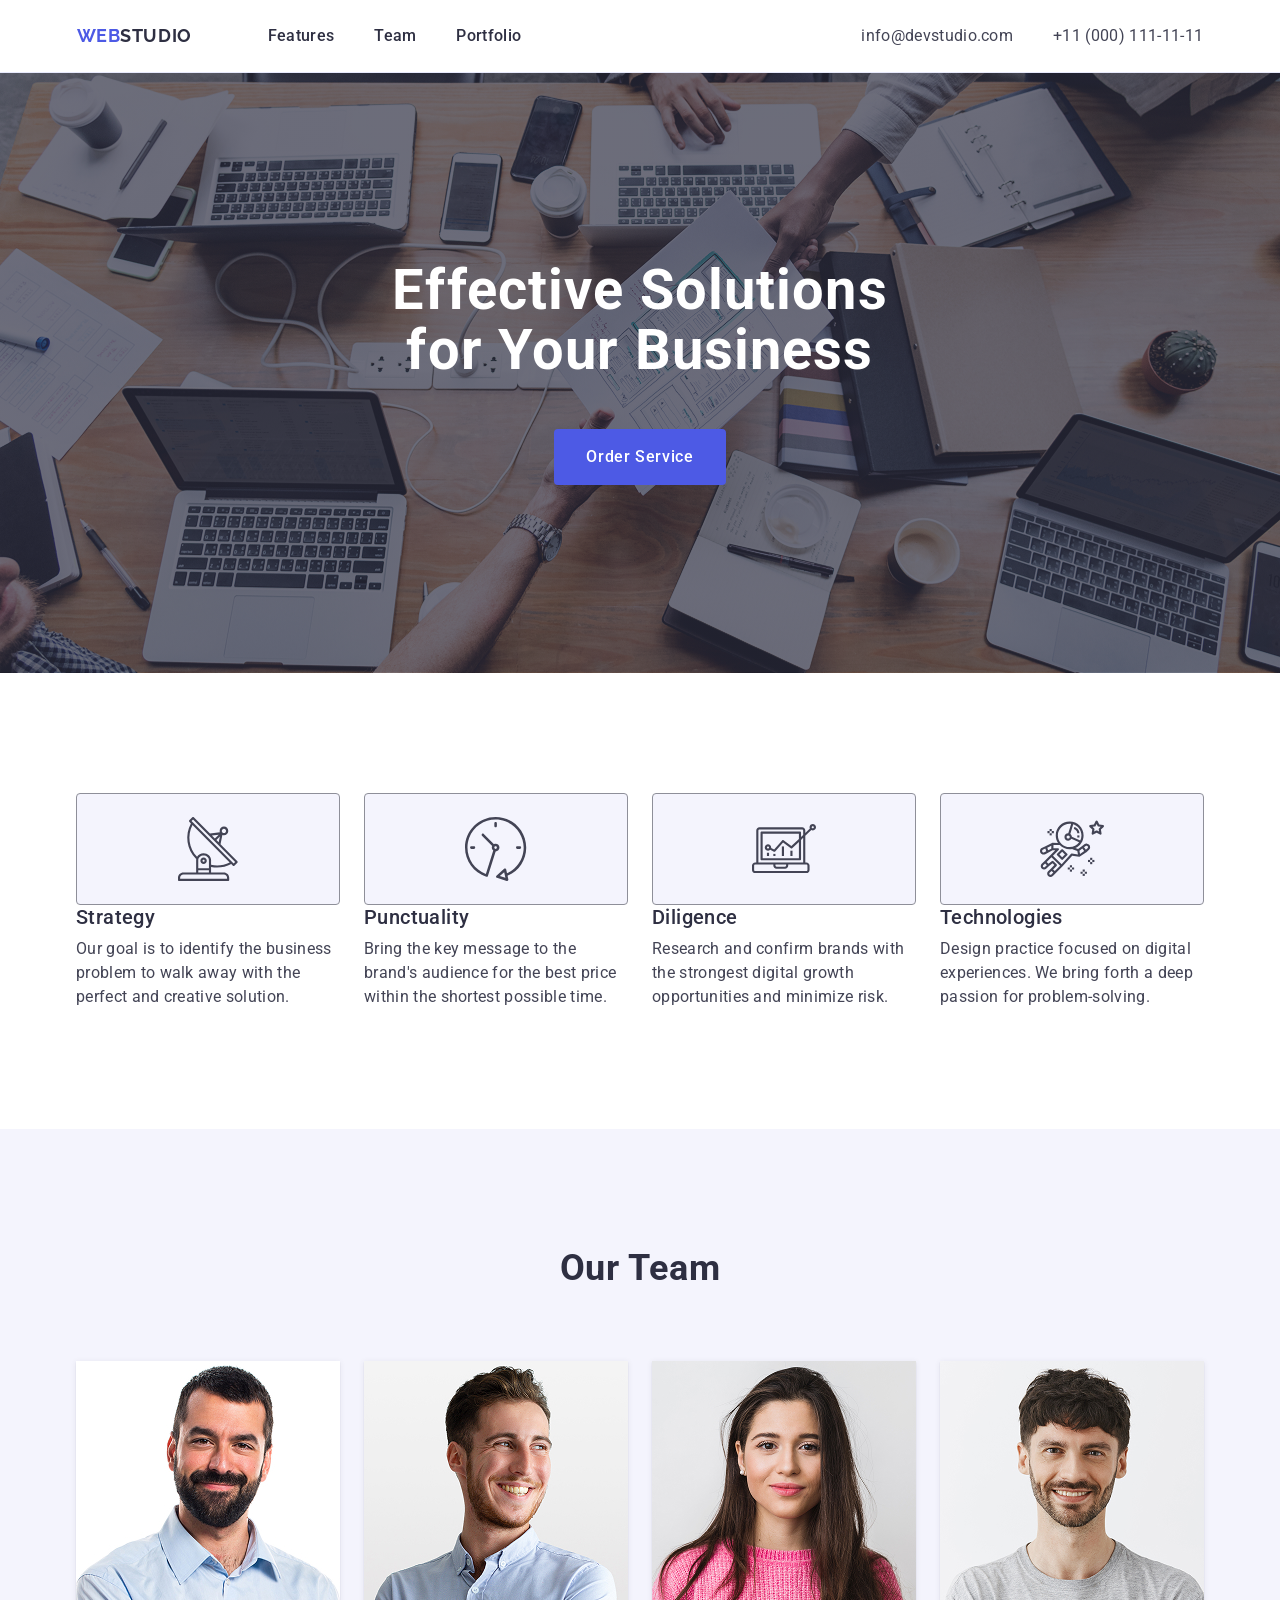
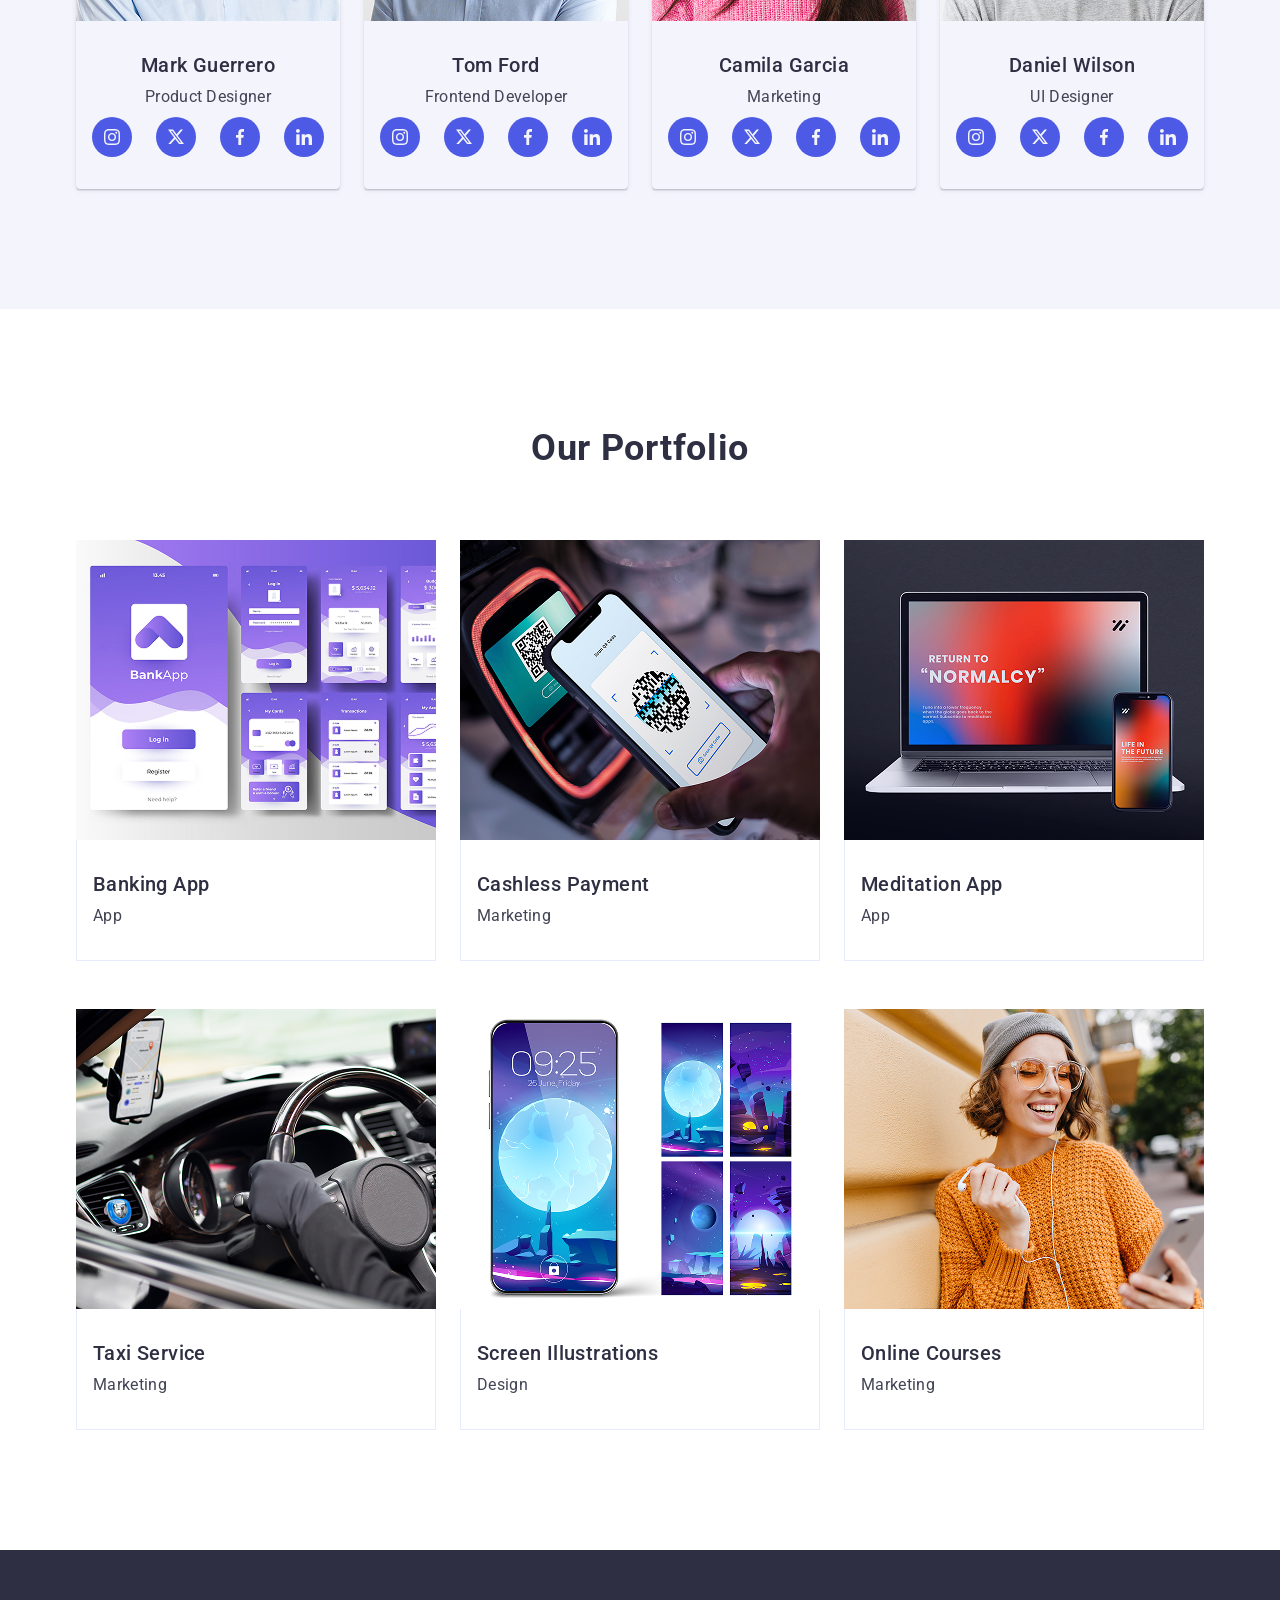
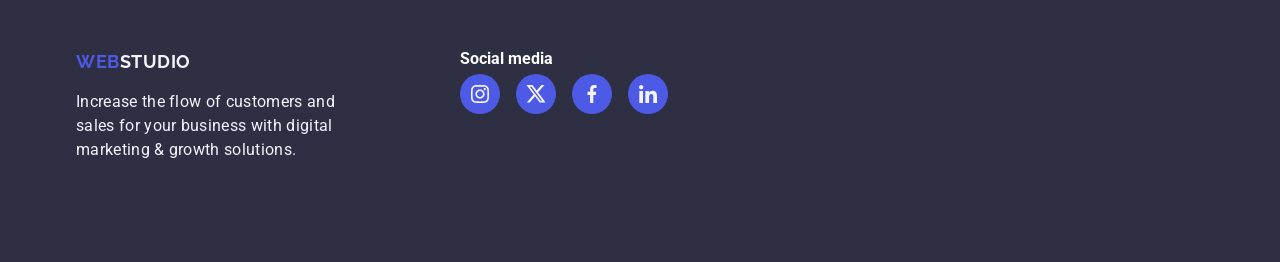
==== index.html @ 33f80c65 "Add files via upload" ====
<!DOCTYPE html>
<html lang="en">
<head>
    <meta charset="UTF-8">
    <link rel="stylesheet" href="https://cdn.jsdelivr.net/npm/modern-normalize@3.0.1/modern-normalize.min.css">
    <link rel="preconnect" href="https://fonts.googleapis.com">
    <link rel="preconnect" href="https://fonts.gstatic.com" crossorigin>
    <link href="https://fonts.googleapis.com/css2?family=Raleway:ital,wght@0,100..900;1,100..900&family=Roboto:ital,wght@0,100..900;1,100..900&display=swap" rel="stylesheet">
    <link rel="stylesheet" href="./css/main.css">
    <meta name="viewport" content="width=device-width, initial-scale=1.0">
    <title>Main page</title>
</head>
<body>
    <header id="header" class="header">
    <div class="container conteiner-header">
        <a href="./index.html" class="logo"><span class="web">WEB</span><span class="studio">STUDIO</span></a>
        
        <!-- navigation -->
        <nav class="navigation">
            <ul class="navig">
                <li class="nav-list"><a href="#features" class="navig-points">Features</a></li>
                <li class="nav-list"><a href="#team" class="navig-points">Team</a></li>
                <li class="nav-list"><a href="#portfolio" class="navig-points">Portfolio</a></li>
            </ul>
        </nav>
        
        <!-- address -->
        <address class="address">
            <ul class="add">
                <li class="address-list"> <a href="mailto:info@devstudio.com" class="email">info@devstudio.com</a></li>
                <li class="address-list"><a href="tel:+110001111111" class="telephone">+11 (000) 111-11-11</a></li>
            </ul>
        </address>
    </div>
    </header>
    
    <main>
         <section id="hero" class="hero">
            <div class="container container-hero">
            <h1 class="hero-title">Effective Solutions<br>for Your Business</h1>
            <button type="button" class="button">Order Service</button>
            </div>
        </section>

    <!--features-->
    <section id="features" class="features">
        <div class="container container-features">
        <h2 class="sr-only">Our features</h2>
        <ul class="features-list">
            <li class="features-item">
                <div class="features-decoration">
                <svg width="64px" height="64px">
                    <use href="./images/symbol-defs.svg#antena" class="features-icon"></use>
                </svg>
                </div>
                <h3 class="features-title3">Strategy</h3>
                <p class="features-p">Our goal is to identify the business problem to walk away with the perfect and creative solution.</p>
            </li>
            <li class="features-item">
                <div class="features-decoration">
                <svg width="64px" height="64px">
                    <use href="./images/symbol-defs.svg#clock"></use>
                </svg>
                </div>
                <h3 class="features-title3">Punctuality</h3>
                <p class="features-p">Bring the key message to the brand's audience for the best price within the shortest possible time.</p>
            </li>
            <li class="features-item">
                <div class="features-decoration">
                <svg width="64px" height="64px">
                    <use href="./images/symbol-defs.svg#diagram"></use>
                </svg>
                </div>
                <h3 class="features-title3">Diligence</h3>
                <p class="features-p">Research and confirm brands with the strongest digital growth opportunities and minimize risk.</p>
            </li>
            <li class="features-item">
                <div class="features-decoration">
                <svg width="64px" height="64px">
                    <use href="./images/symbol-defs.svg#astronaut"></use>
                </svg>
                </div>
                <h3 class="features-title3">Technologies</h3>
                <p class="features-p">Design practice focused on digital experiences. We bring forth a deep passion for problem-solving.</p>
            </li>
        </ul>
        </div>
    </section>

    <!-- team -->
     <section id="team" class="team">
        <div class="container container-team">
        <h2 class="team-title">Our Team</h2>
            <ul class="members">
                <li class="card"><img src="./images/team/team-1.jpg" alt="Guerrero" class="team-pic" width="264">
                    <div class="team-specif">
                    <h3 class="team-name">Mark Guerrero</h3>
                    <p class="team-spec">Product Designer</p>
                    <div class="socials">
                        <div class="team-soc-icons">
                    <svg width="16px" height="16px" class="soc-med-team">
                        <use href="./images/symbol-defs.svg#instagram"></use>
                    </svg>
                        </div>
                        <div class="team-soc-icons">
                    <svg width="16px" height="16px" class="soc-med-team">
                        <use href="./images/symbol-defs.svg#twitter"></use>
                    </svg>
                        </div>
                        <div class="team-soc-icons">
                    <svg width="16px" height="16px" class="soc-med-team">
                        <use href="./images/symbol-defs.svg#facebook"></use>
                    </svg>
                        </div>
                        <div class="team-soc-icons">
                    <svg width="16px" height="16px" class="soc-med-team">
                        <use href="./images/symbol-defs.svg#linkedin"></use>
                    </svg>
                        </div>
                    </div>
                </li>

                <li class="card"><img src="./images/team/team-2.jpg" alt="Tom Ford" class="team-pic" width="264">
                    <div class="team-specif">
                    <h3 class="team-name">Tom Ford</h3>
                    <p class="team-spec">Frontend Developer</p>
                    <div class="socials" class="soc-med-team">
                        <div class="team-soc-icons">
                    <svg width="16px" height="16px"class="soc-med-team">
                        <use href="./images/symbol-defs.svg#instagram"></use>
                    </svg>
                        </div>
                        <div class="team-soc-icons">
                    <svg width="16px" height="16px" class="soc-med-team">
                        <use href="./images/symbol-defs.svg#twitter"></use>
                    </svg>
                        </div>
                        <div class="team-soc-icons">
                    <svg width="16px" height="16px" class="soc-med-team">
                        <use href="./images/symbol-defs.svg#facebook"></use>
                    </svg>
                        </div>
                        <div class="team-soc-icons">
                    <svg width="16px" height="16px" class="soc-med-team">
                        <use href="./images/symbol-defs.svg#linkedin"></use>
                    </svg>
                        </div>
                    </div>
                </li>
                <li class="card"><img src="./images/team/team-3.jpg" alt="Camila Garcia" class="team-pic" width="264">
                    <div class="team-specif">
                    <h3 class="team-name">Camila Garcia</h3>
                    <p class="team-spec">Marketing</p>
                    <div class="socials">
                        <div class="team-soc-icons">
                    <svg width="16px" height="16px"class="soc-med-team">
                        <use href="./images/symbol-defs.svg#instagram"></use>
                    </svg>
                        </div>
                        <div class="team-soc-icons">
                    <svg width="16px" height="16px"class="soc-med-team">
                        <use href="./images/symbol-defs.svg#twitter"></use>
                    </svg>
                        </div>
                        <div class="team-soc-icons">
                    <svg width="16px" height="16px"class="soc-med-team">
                        <use href="./images/symbol-defs.svg#facebook"></use>
                    </svg>
                        </div>
                        <div class="team-soc-icons">
                    <svg width="16px" height="16px"class="soc-med-team">
                        <use href="./images/symbol-defs.svg#linkedin"></use>
                    </svg>
                        </div>
                    </div>
                </li>
                <li class="card"><img src="./images/team/team-4.jpg" alt="Daniel Wilson" class="team-pic" width="264">
                    <div class="team-specif">
                    <h3 class="team-name">Daniel Wilson</h3>
                    <p class="team-spec">UI Designer</p>
            <div class="socials">
                        <div class="team-soc-icons">
                    <svg width="16px" height="16px"class="soc-med-team">
                        <use href="./images/symbol-defs.svg#instagram"></use>
                    </svg>
                        </div>
                        <div class="team-soc-icons">
                    <svg width="16px" height="16px"class="soc-med-team">
                        <use href="./images/symbol-defs.svg#twitter"></use>
                    </svg>
                        </div>
                        <div class="team-soc-icons">
                    <svg width="16px" height="16px"class="soc-med-team">
                        <use href="./images/symbol-defs.svg#facebook"></use>
                    </svg>
                        </div>
                        <div class="team-soc-icons">
                    <svg width="16px" height="16px"class="soc-med-team">
                        <use href="./images/symbol-defs.svg#linkedin"></use>
                    </svg>
                        </div>
                    </div>
                </li>
            </ul>
        </div>
    </section>
    <section id="portfolio" class="portfolio">
        <div class="container container-portfolio">
        <h2 class="portfolio-title">Our Portfolio</h2>
            <ul class="portfolio-list">
                <li class="portfolio-items">
                    <img src="./images/portfolio/Media.jpg" alt="Banking App" width="360">
                    <div class="overlay">
                        <p>14 Stylish and User-Friendly App Design Concepts · Task Manager App · Calorie Tracker App · Exotic Fruit Ecommerce App · Cloud Storage App</p>
                    </div>
                    <div class="portfolio-text">
                    <h3 class="portfolio-title3">Banking App</h3>
                    <p class="portfolio-desc">App</p>
                    </div>
                </li>
                <li class="portfolio-items"><img src="./images/portfolio/Media-1.jpg" alt="Cashless Payment" width="360">
                    <div class="overlay">
                        <p>14 Stylish and User-Friendly App Design Concepts · Task Manager App · Calorie Tracker App · Exotic Fruit Ecommerce App · Cloud Storage App</p>
                    </div>
                    <div class="portfolio-text">
                    <h3 class="portfolio-title3">Cashless Payment</h3>
                    <p class="portfolio-desc">Marketing</p>
                    </div>
                </li>
                <li class="portfolio-items"><img src="./images/portfolio/Media-2.jpg" alt="Meditation App" width="360">
                    <div class="overlay">
                        <p>14 Stylish and User-Friendly App Design Concepts · Task Manager App · Calorie Tracker App · Exotic Fruit Ecommerce App · Cloud Storage App</p>
                    </div>
                    <div class="portfolio-text">
                    <h3 class="portfolio-title3">Meditation App</h3>
                    <p class="portfolio-desc">App</p>
                    </div>
                </li>
                <li class="portfolio-items"><img src="./images/portfolio/Media-3.jpg" alt="Taxi Service" width="360">
                    <div class="overlay">
                        <p>14 Stylish and User-Friendly App Design Concepts · Task Manager App · Calorie Tracker App · Exotic Fruit Ecommerce App · Cloud Storage App</p>
                    </div>
                    <div class="portfolio-text">
                    <h3 class="portfolio-title3">Taxi Service</h3>
                    <p class="portfolio-desc">Marketing</p>
                    </div>
                </li>
                <li class="portfolio-items"><img src="./images/portfolio/Media-4.jpg" alt="Screen Illustrations" width="360">
                    <div class="overlay">
                        <p>14 Stylish and User-Friendly App Design Concepts · Task Manager App · Calorie Tracker App · Exotic Fruit Ecommerce App · Cloud Storage App</p>
                    </div>
                    <div class="portfolio-text">
                    <h3 class="portfolio-title3">Screen Illustrations</h3>
                    <p class="portfolio-desc">Design</p>
                    </div>
                </li>
                <li class="portfolio-items"><img src="./images/portfolio/Media-5.jpg" alt="Online Courses" width="360">
                    <div class="overlay">
                        <p>14 Stylish and User-Friendly App Design Concepts · Task Manager App · Calorie Tracker App · Exotic Fruit Ecommerce App · Cloud Storage App</p>
                    </div>
                    <div class="portfolio-text">
                    <h3 class="portfolio-title3">Online Courses</h3>
                    <p class="portfolio-desc">Marketing</p>
                    </div>
                </li>
            </ul>
        </div>
    </section>
    </main>

    <footer id="footer" class="footer">
        <div class="container container-footer">
            <div class="footer-itm">
        <a href="./index.html" class="footer-logo"><span class="footer-web">WEB</span>STUDIO</a>
        <p class="footer-desc">Increase the flow of customers and sales for your business with digital marketing & growth solutions.</P>
            </div>
        <div class="footer-titlesocial">
            <div class="footer-title">
                <h3 class="footer-media-title">Social media</h3>
            </div>
            <div class="footer-social">
                <div class="footer-social-med">
                    <svg class="footer-social-links">
                        <use href="./images/symbol-defs.svg#instagram"></use>
                    </svg>
                </div>
                <div class="footer-social-med">
                    <svg class="footer-social-links">
                        <use href="./images/symbol-defs.svg#twitter"></use>
                    </svg>
                </div>
                <div class="footer-social-med">
                    <svg class="footer-social-links">
                        <use href="./images/symbol-defs.svg#facebook"></use>
                    </svg>
                </div>
                <div class="footer-social-med">
                   <svg class="footer-social-links">
                    <use href="./images/symbol-defs.svg#linkedin"></use>
                   </svg> 
                </div>
            </div>
        </div>
    </div>
        </footer>
</body>
     
</html>
---- css/main.css ----
@import './common.css';
@import './header.css';
@import './hero.css';
@import './features.css';
@import './team.css';
@import './portfolio.css';
@import './footer.css';
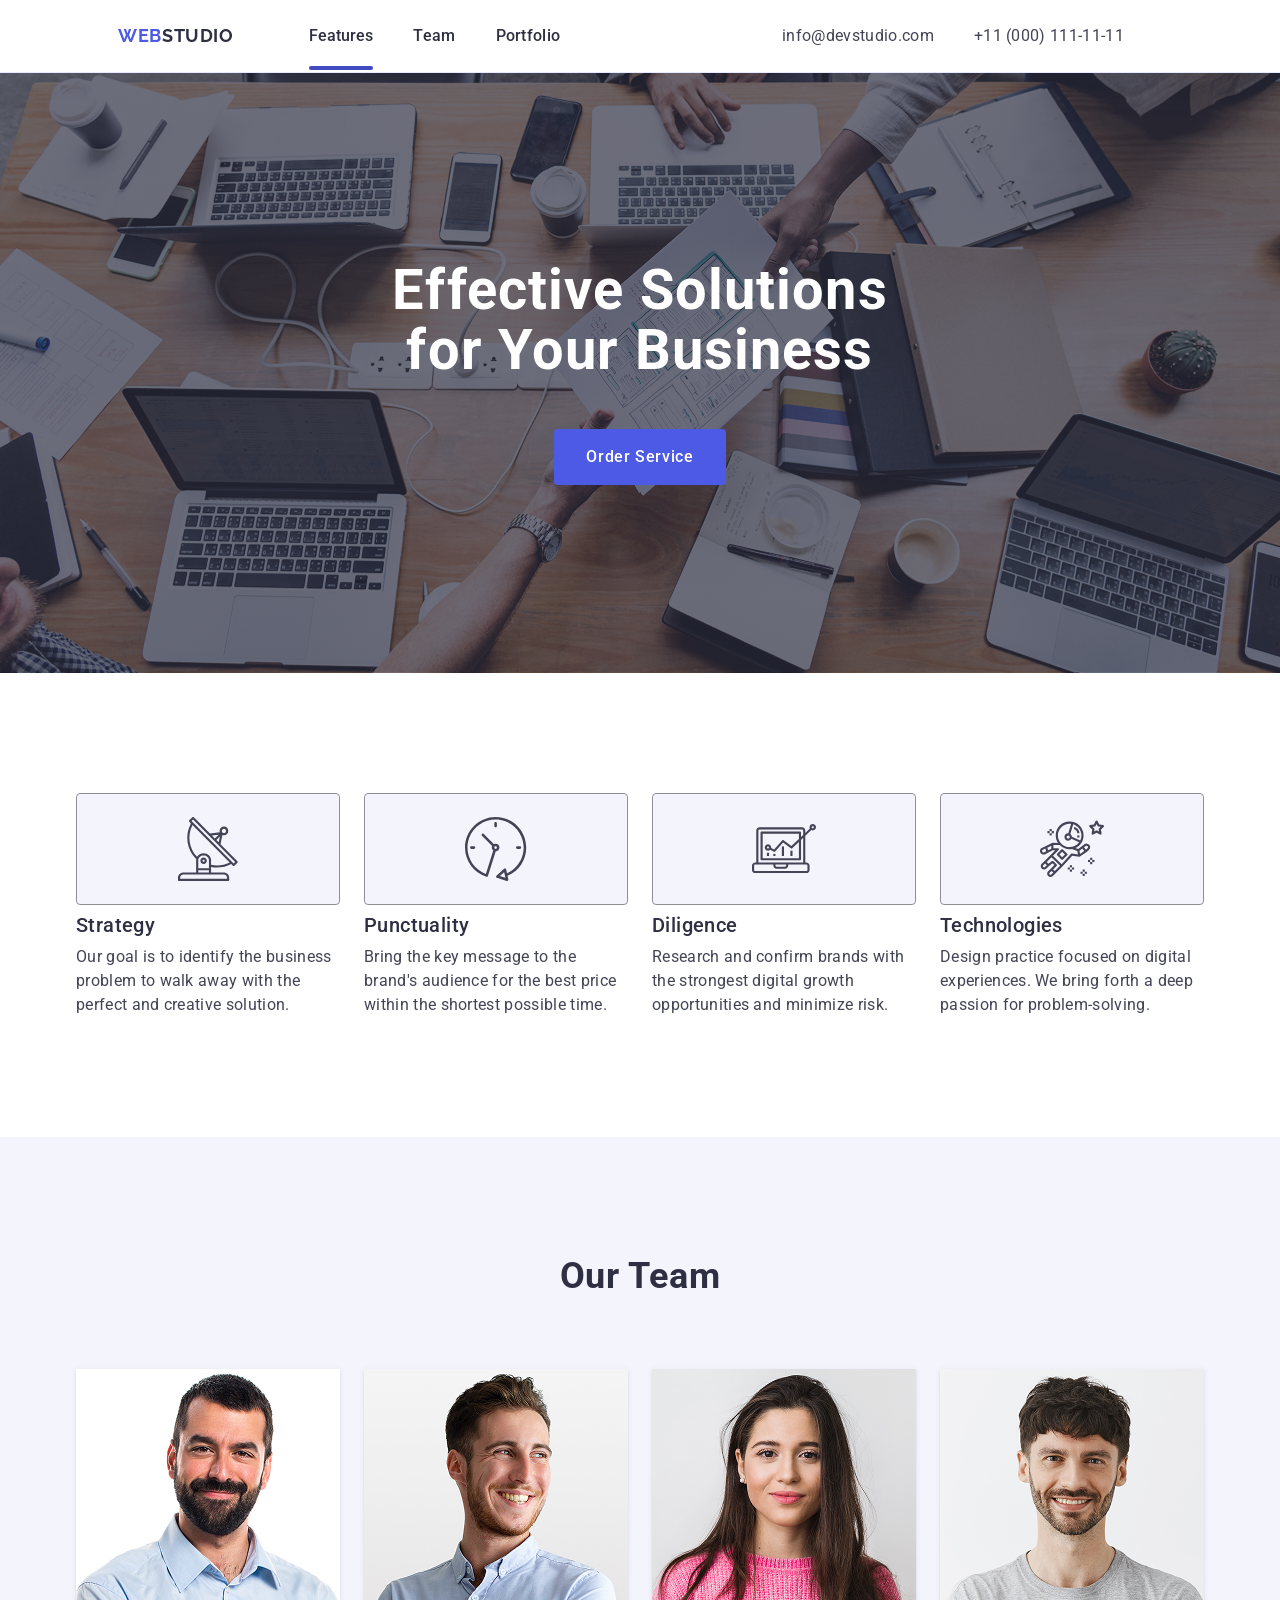
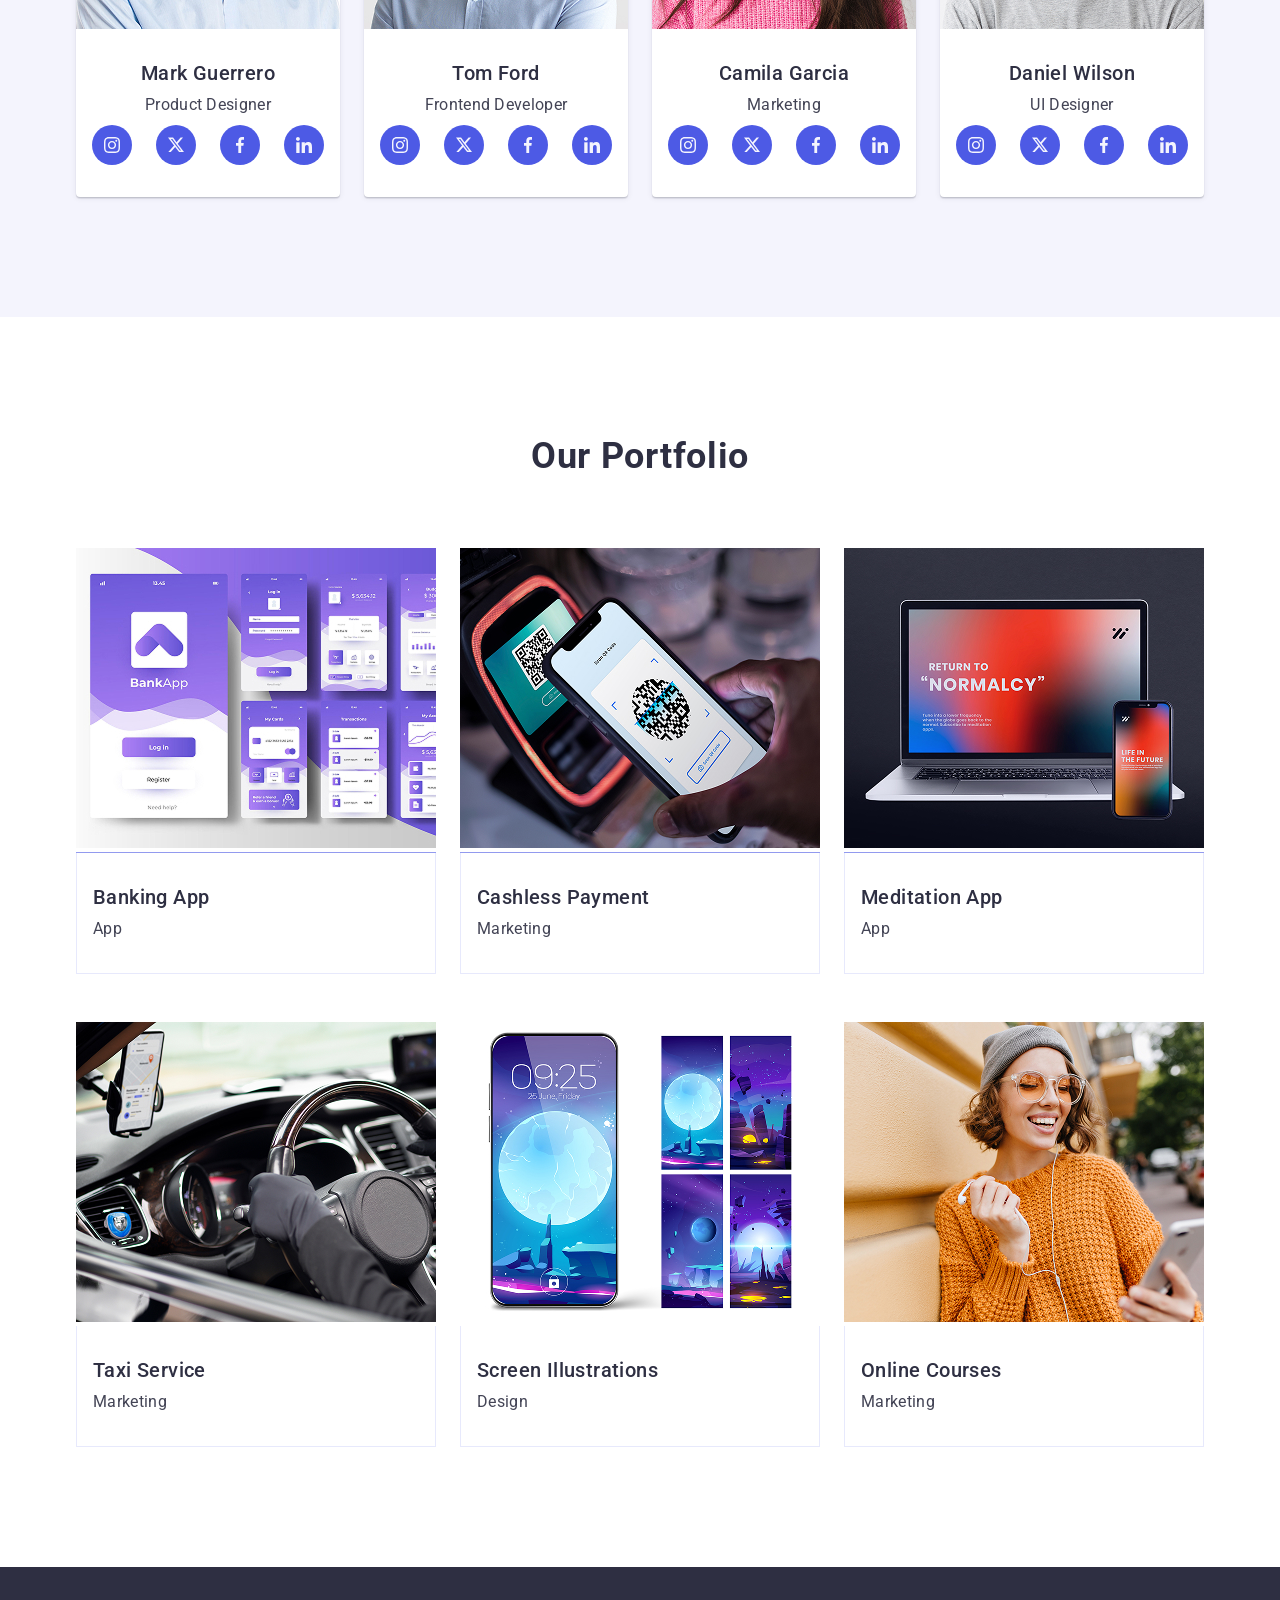
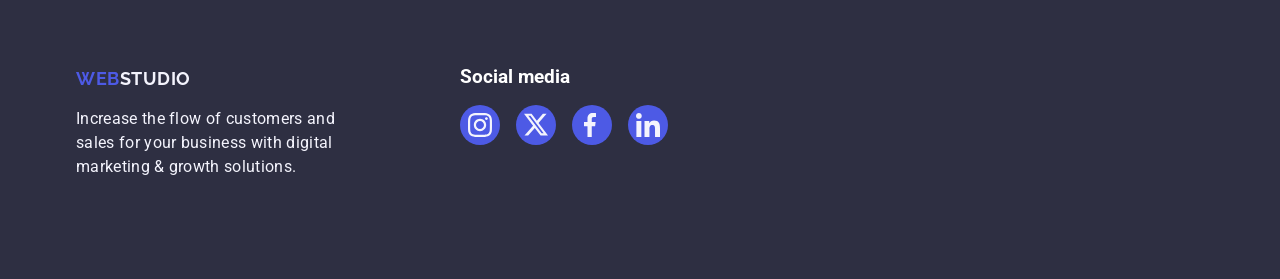
==== commit bb13e05c: "Add files via upload" ====
--- a/index.html
+++ b/index.html
@@ -16,21 +16,26 @@
         <a href="./index.html" class="logo"><span class="web">WEB</span><span class="studio">STUDIO</span></a>
         
         <!-- navigation -->
+
         <nav class="navigation">
+            <div class="header-navigation">
             <ul class="navig">
-                <li class="nav-list"><a href="#features" class="navig-points">Features</a></li>
-                <li class="nav-list"><a href="#team" class="navig-points">Team</a></li>
-                <li class="nav-list"><a href="#portfolio" class="navig-points">Portfolio</a></li>
+                <li class="nav-list-current"> <a href="#features" class="navig-points">Features</a></li>
+                <li class="nav-list"> <a href="#team" class="navig-points">Team</a></li>
+                <li class="nav-list"> <a href="#portfolio" class="navig-points">Portfolio</a></li>
             </ul>
         </nav>
+        </div>
         
         <!-- address -->
+         <div class="header-address">
         <address class="address">
             <ul class="add">
                 <li class="address-list"> <a href="mailto:info@devstudio.com" class="email">info@devstudio.com</a></li>
                 <li class="address-list"><a href="tel:+110001111111" class="telephone">+11 (000) 111-11-11</a></li>
             </ul>
         </address>
+        </div>
     </div>
     </header>
     
@@ -48,36 +53,36 @@
         <h2 class="sr-only">Our features</h2>
         <ul class="features-list">
             <li class="features-item">
-                <div class="features-decoration">
-                <svg width="64px" height="64px">
-                    <use href="./images/symbol-defs.svg#antena" class="features-icon"></use>
+                <div class="features-image">
+                <svg class="antena" width="64px" height="64px">
+                    <use href="./images/icons.svg#antena"></use>
                 </svg>
                 </div>
                 <h3 class="features-title3">Strategy</h3>
                 <p class="features-p">Our goal is to identify the business problem to walk away with the perfect and creative solution.</p>
             </li>
             <li class="features-item">
-                <div class="features-decoration">
-                <svg width="64px" height="64px">
-                    <use href="./images/symbol-defs.svg#clock"></use>
+                <div class="features-image">
+                <svg class="" width="64px" height="64px">
+                    <use href="./images/icons.svg#clock"></use>
                 </svg>
                 </div>
                 <h3 class="features-title3">Punctuality</h3>
                 <p class="features-p">Bring the key message to the brand's audience for the best price within the shortest possible time.</p>
             </li>
             <li class="features-item">
-                <div class="features-decoration">
-                <svg width="64px" height="64px">
-                    <use href="./images/symbol-defs.svg#diagram"></use>
+                <div class="features-image">
+                <svg class="" width="64px" height="64px">
+                    <use href="./images/icons.svg#diagram"></use>
                 </svg>
                 </div>
                 <h3 class="features-title3">Diligence</h3>
                 <p class="features-p">Research and confirm brands with the strongest digital growth opportunities and minimize risk.</p>
             </li>
             <li class="features-item">
-                <div class="features-decoration">
-                <svg width="64px" height="64px">
-                    <use href="./images/symbol-defs.svg#astronaut"></use>
+                <div class="features-image">
+                <svg class="" width="64px" height="64px">
+                    <use href="./images/icons.svg#cosmonaut"></use>
                 </svg>
                 </div>
                 <h3 class="features-title3">Technologies</h3>
@@ -96,26 +101,37 @@
                     <div class="team-specif">
                     <h3 class="team-name">Mark Guerrero</h3>
                     <p class="team-spec">Product Designer</p>
-                    <div class="socials">
-                        <div class="team-soc-icons">
-                    <svg width="16px" height="16px" class="soc-med-team">
-                        <use href="./images/symbol-defs.svg#instagram"></use>
-                    </svg>
-                        </div>
-                        <div class="team-soc-icons">
-                    <svg width="16px" height="16px" class="soc-med-team">
-                        <use href="./images/symbol-defs.svg#twitter"></use>
-                    </svg>
-                        </div>
-                        <div class="team-soc-icons">
-                    <svg width="16px" height="16px" class="soc-med-team">
-                        <use href="./images/symbol-defs.svg#facebook"></use>
-                    </svg>
-                        </div>
-                        <div class="team-soc-icons">
-                    <svg width="16px" height="16px" class="soc-med-team">
-                        <use href="./images/symbol-defs.svg#linkedin"></use>
-                    </svg>
+                        <div class="team-soc">
+                            <ul class="team-social-list">
+                                <li class="team-soc-list">
+                                    <div class="team-border-icon">
+                                    <svg class="team-soc-icon" width="40px" height="40px">
+                                        <use href="./images/icons.svg#instagram" class="team-inside-icon"></use>
+                                    </svg>
+                                    </div>
+                                </li>
+                                <li class="team-soc-list">
+                                    <div class="team-border-icon">
+                                    <svg class="team-soc-icon" width="40px" height="40px">
+                                        <use href="./images/icons.svg#twitter" class="team-inside-icon"></use>
+                                    </svg>
+                                    </div>
+                                </li>
+                                <li class="team-soc-list">
+                                    <div class="team-border-icon">
+                                    <svg class="team-soc-icon" width="40px" height="40px">
+                                        <use href="./images/icons.svg#facebook" class="team-inside-icon"></use>
+                                    </svg>
+                                    </div>
+                                </li>
+                                <li class="team-soc-list">
+                                    <div class="team-border-icon">
+                                    <svg class="team-soc-icon" width="40px" height="40px">
+                                        <use href="./images/icons.svg#linkedin" class="team-inside-icon"></use>
+                                    </svg>
+                                    </div>
+                                </li>
+                            </ul>
                         </div>
                     </div>
                 </li>
@@ -124,26 +140,37 @@
                     <div class="team-specif">
                     <h3 class="team-name">Tom Ford</h3>
                     <p class="team-spec">Frontend Developer</p>
-                    <div class="socials" class="soc-med-team">
-                        <div class="team-soc-icons">
-                    <svg width="16px" height="16px"class="soc-med-team">
-                        <use href="./images/symbol-defs.svg#instagram"></use>
-                    </svg>
-                        </div>
-                        <div class="team-soc-icons">
-                    <svg width="16px" height="16px" class="soc-med-team">
-                        <use href="./images/symbol-defs.svg#twitter"></use>
-                    </svg>
-                        </div>
-                        <div class="team-soc-icons">
-                    <svg width="16px" height="16px" class="soc-med-team">
-                        <use href="./images/symbol-defs.svg#facebook"></use>
-                    </svg>
-                        </div>
-                        <div class="team-soc-icons">
-                    <svg width="16px" height="16px" class="soc-med-team">
-                        <use href="./images/symbol-defs.svg#linkedin"></use>
-                    </svg>
+                        <div class="team-soc">
+                            <ul class="team-social-list">
+                                <li class="team-soc-list">
+                                    <div class="team-border-icon">
+                                    <svg class="team-soc-icon" width="40px" height="40px">
+                                        <use href="./images/icons.svg#instagram" class="team-inside-icon"></use>
+                                    </svg>
+                                    </div>
+                                </li>
+                                <li class="team-soc-list">
+                                    <div class="team-border-icon">
+                                    <svg class="team-soc-icon" width="40px" height="40px">
+                                        <use href="./images/icons.svg#twitter" class="team-inside-icon"></use>
+                                    </svg>
+                                    </div>
+                                </li>
+                                <li class="team-soc-list">
+                                    <div class="team-border-icon">
+                                    <svg class="team-soc-icon" width="40px" height="40px">
+                                       <use href="./images/icons.svg#facebook" class="team-inside-icon"></use> 
+                                    </svg>
+                                    </div>
+                                </li>
+                                <li class="team-soc-list">
+                                    <div class="team-border-icon">
+                                    <svg class="team-soc-icon" width="40px" height="40px">
+                                       <use href="./images/icons.svg#linkedin" class="team-inside-icon"></use> 
+                                    </svg>
+                                    </div>
+                                </li>
+                            </ul>
                         </div>
                     </div>
                 </li>
@@ -151,26 +178,37 @@
                     <div class="team-specif">
                     <h3 class="team-name">Camila Garcia</h3>
                     <p class="team-spec">Marketing</p>
-                    <div class="socials">
-                        <div class="team-soc-icons">
-                    <svg width="16px" height="16px"class="soc-med-team">
-                        <use href="./images/symbol-defs.svg#instagram"></use>
-                    </svg>
-                        </div>
-                        <div class="team-soc-icons">
-                    <svg width="16px" height="16px"class="soc-med-team">
-                        <use href="./images/symbol-defs.svg#twitter"></use>
-                    </svg>
-                        </div>
-                        <div class="team-soc-icons">
-                    <svg width="16px" height="16px"class="soc-med-team">
-                        <use href="./images/symbol-defs.svg#facebook"></use>
-                    </svg>
-                        </div>
-                        <div class="team-soc-icons">
-                    <svg width="16px" height="16px"class="soc-med-team">
-                        <use href="./images/symbol-defs.svg#linkedin"></use>
-                    </svg>
+                        <div class="team-soc">
+                            <ul class="team-social-list">
+                                <li class="team-soc-list">
+                                    <div class="team-border-icon">
+                                    <svg class="team-soc-icon" width="40px" height="40px">
+                                        <use href="./images/icons.svg#instagram" class="team-inside-icon"></use>
+                                    </svg>
+                                    </div>
+                                </li>
+                                <li class="team-soc-list">
+                                    <div class="team-border-icon">
+                                    <svg class="team-soc-icon" width="40px" height="40px">
+                                        <use href="./images/icons.svg#twitter" class="team-inside-icon"></use>
+                                    </svg>
+                                    </div>
+                                </li>
+                                <li class="team-soc-list">
+                                    <div class="team-border-icon">
+                                    <svg class="team-soc-icon" width="40px" height="40px">
+                                        <use href="./images/icons.svg#facebook" class="team-inside-icon"></use>
+                                    </svg>
+                                    </div>
+                                </li>
+                                <li class="team-soc-list">
+                                    <div class="team-border-icon">
+                                    <svg class="team-soc-icon" width="40px" height="40px">
+                                        <use href="./images/icons.svg#linkedin" class="team-inside-icon"></use>
+                                    </svg>
+                                    </div>
+                                </li>
+                            </ul>
                         </div>
                     </div>
                 </li>
@@ -178,26 +216,37 @@
                     <div class="team-specif">
                     <h3 class="team-name">Daniel Wilson</h3>
                     <p class="team-spec">UI Designer</p>
-            <div class="socials">
-                        <div class="team-soc-icons">
-                    <svg width="16px" height="16px"class="soc-med-team">
-                        <use href="./images/symbol-defs.svg#instagram"></use>
-                    </svg>
-                        </div>
-                        <div class="team-soc-icons">
-                    <svg width="16px" height="16px"class="soc-med-team">
-                        <use href="./images/symbol-defs.svg#twitter"></use>
-                    </svg>
-                        </div>
-                        <div class="team-soc-icons">
-                    <svg width="16px" height="16px"class="soc-med-team">
-                        <use href="./images/symbol-defs.svg#facebook"></use>
-                    </svg>
-                        </div>
-                        <div class="team-soc-icons">
-                    <svg width="16px" height="16px"class="soc-med-team">
-                        <use href="./images/symbol-defs.svg#linkedin"></use>
-                    </svg>
+                        <div class="team-soc">
+                            <ul class="team-social-list">
+                                <li class="team-soc-list">
+                                    <div class="team-border-icon">
+                                    <svg class="team-soc-icon" width="40px" height="40px">
+                                        <use href="./images/icons.svg#instagram" class="team-inside-icon"></use>
+                                    </svg>
+                                    </div>
+                                </li>
+                                <li class="team-soc-list">
+                                    <div class="team-border-icon">
+                                    <svg class="team-soc-icon" width="40px" height="40px">
+                                        <use href="./images/icons.svg#twitter" class="team-inside-icon"></use>
+                                    </svg>
+                                    </div>
+                                </li>
+                                <li class="team-soc-list">
+                                    <div class="team-border-icon">
+                                    <svg class="team-soc-icon" width="40px" height="40px">
+                                       <use href="./images/icons.svg#facebook" class="team-inside-icon"></use> 
+                                    </svg>
+                                    </div>
+                                </li>
+                                <li class="team-soc-list">
+                                    <div class="team-border-icon">
+                                    <svg class="team-soc-icon" width="40px" height="40px">
+                                       <use href="./images/icons.svg#linkedin" class="team-inside-icon"></use> 
+                                    </svg>
+                                    </div>
+                                </li>
+                            </ul>
                         </div>
                     </div>
                 </li>
@@ -209,54 +258,71 @@
         <h2 class="portfolio-title">Our Portfolio</h2>
             <ul class="portfolio-list">
                 <li class="portfolio-items">
-                    <img src="./images/portfolio/Media.jpg" alt="Banking App" width="360">
+                    <div class="portfolio-cover">
+                        <img class="portfolio-img" src="./images/portfolio/Media.jpg" alt="Banking App" width="360">
                     <div class="overlay">
                         <p>14 Stylish and User-Friendly App Design Concepts · Task Manager App · Calorie Tracker App · Exotic Fruit Ecommerce App · Cloud Storage App</p>
+                    </div>
                     </div>
                     <div class="portfolio-text">
                     <h3 class="portfolio-title3">Banking App</h3>
                     <p class="portfolio-desc">App</p>
                     </div>
                 </li>
-                <li class="portfolio-items"><img src="./images/portfolio/Media-1.jpg" alt="Cashless Payment" width="360">
-                    <div class="overlay">
-                        <p>14 Stylish and User-Friendly App Design Concepts · Task Manager App · Calorie Tracker App · Exotic Fruit Ecommerce App · Cloud Storage App</p>
+                <li class="portfolio-items">
+                    <div class="portfolio-cover">
+                        <img class="portfolio-img" src="./images/portfolio/Media-1.jpg" alt="Cashless Payment" width="360">
+                    <div class="overlay">
+                        <p></p>
+                    </div>
                     </div>
                     <div class="portfolio-text">
                     <h3 class="portfolio-title3">Cashless Payment</h3>
                     <p class="portfolio-desc">Marketing</p>
                     </div>
                 </li>
-                <li class="portfolio-items"><img src="./images/portfolio/Media-2.jpg" alt="Meditation App" width="360">
-                    <div class="overlay">
-                        <p>14 Stylish and User-Friendly App Design Concepts · Task Manager App · Calorie Tracker App · Exotic Fruit Ecommerce App · Cloud Storage App</p>
-                    </div>
-                    <div class="portfolio-text">
+                <li class="portfolio-items">
+                    <div class="portfolio-cover">
+                        <img class="portfolio-img" src="./images/portfolio/Media-2.jpg" alt="Meditation App" width="360">
+                    <div class="overlay">
+                        <p></p>
+                    </div>
+                    </div>
+                        <div class="portfolio-text">
                     <h3 class="portfolio-title3">Meditation App</h3>
                     <p class="portfolio-desc">App</p>
                     </div>
                 </li>
-                <li class="portfolio-items"><img src="./images/portfolio/Media-3.jpg" alt="Taxi Service" width="360">
-                    <div class="overlay">
-                        <p>14 Stylish and User-Friendly App Design Concepts · Task Manager App · Calorie Tracker App · Exotic Fruit Ecommerce App · Cloud Storage App</p>
+                <li class="portfolio-items">
+                    <div class="portfolio-cover">
+                        <img class="portfolio-img" src="./images/portfolio/Media-3.jpg" alt="Taxi Service" width="360">
+                    <div class="overlay">
+                        <p></p>
+                    </div>
                     </div>
                     <div class="portfolio-text">
                     <h3 class="portfolio-title3">Taxi Service</h3>
                     <p class="portfolio-desc">Marketing</p>
                     </div>
                 </li>
-                <li class="portfolio-items"><img src="./images/portfolio/Media-4.jpg" alt="Screen Illustrations" width="360">
-                    <div class="overlay">
-                        <p>14 Stylish and User-Friendly App Design Concepts · Task Manager App · Calorie Tracker App · Exotic Fruit Ecommerce App · Cloud Storage App</p>
+                <li class="portfolio-items">
+                    <div class="portfolio-cover">
+                        <img class="portfolio-img" src="./images/portfolio/Media-4.jpg" alt="Screen Illustrations" width="360">
+                    <div class="overlay">
+                        <p></p>
+                    </div>
                     </div>
                     <div class="portfolio-text">
                     <h3 class="portfolio-title3">Screen Illustrations</h3>
                     <p class="portfolio-desc">Design</p>
                     </div>
                 </li>
-                <li class="portfolio-items"><img src="./images/portfolio/Media-5.jpg" alt="Online Courses" width="360">
-                    <div class="overlay">
-                        <p>14 Stylish and User-Friendly App Design Concepts · Task Manager App · Calorie Tracker App · Exotic Fruit Ecommerce App · Cloud Storage App</p>
+                <li class="portfolio-items">
+                    <div class="portfolio-cover">
+                        <img class="portfolio-img" src="./images/portfolio/Media-5.jpg" alt="Online Courses" width="360">
+                    <div class="overlay">
+                        <p></p>
+                    </div>
                     </div>
                     <div class="portfolio-text">
                     <h3 class="portfolio-title3">Online Courses</h3>
@@ -274,34 +340,32 @@
         <a href="./index.html" class="footer-logo"><span class="footer-web">WEB</span>STUDIO</a>
         <p class="footer-desc">Increase the flow of customers and sales for your business with digital marketing & growth solutions.</P>
             </div>
-        <div class="footer-titlesocial">
-            <div class="footer-title">
-                <h3 class="footer-media-title">Social media</h3>
+            <div class="footer-socials">
+                <h3 class="footersoc-title">Social media</h3>
+            <div class="footer-soc">
+                <div class="footer-window">
+                <svg class="footer-icons" width="24px" height="24px">
+                    <use href="./images/icons.svg#instagram"></use>
+                </svg>
+                </div>
+                <div class="footer-window">
+                <svg class="footer-icons-tw" width="24px" height="24px">
+                    <use href="./images/icons.svg#twitter"></use>
+                </svg>
+                </div>
+                <div class="footer-window">
+                <svg class="footer-icons-fb" width="24px" height="24px">
+                    <use href="./images/icons.svg#facebook"></use>
+                </svg>
+                </div>
+                <div class="footer-window">
+                <svg class="footer-icons" width="24px" height="24px">
+                    <use href="./images/icons.svg#linkedin"></use>
+                </svg>
+                </div>
             </div>
-            <div class="footer-social">
-                <div class="footer-social-med">
-                    <svg class="footer-social-links">
-                        <use href="./images/symbol-defs.svg#instagram"></use>
-                    </svg>
-                </div>
-                <div class="footer-social-med">
-                    <svg class="footer-social-links">
-                        <use href="./images/symbol-defs.svg#twitter"></use>
-                    </svg>
-                </div>
-                <div class="footer-social-med">
-                    <svg class="footer-social-links">
-                        <use href="./images/symbol-defs.svg#facebook"></use>
-                    </svg>
-                </div>
-                <div class="footer-social-med">
-                   <svg class="footer-social-links">
-                    <use href="./images/symbol-defs.svg#linkedin"></use>
-                   </svg> 
-                </div>
             </div>
         </div>
-    </div>
         </footer>
 </body>
      
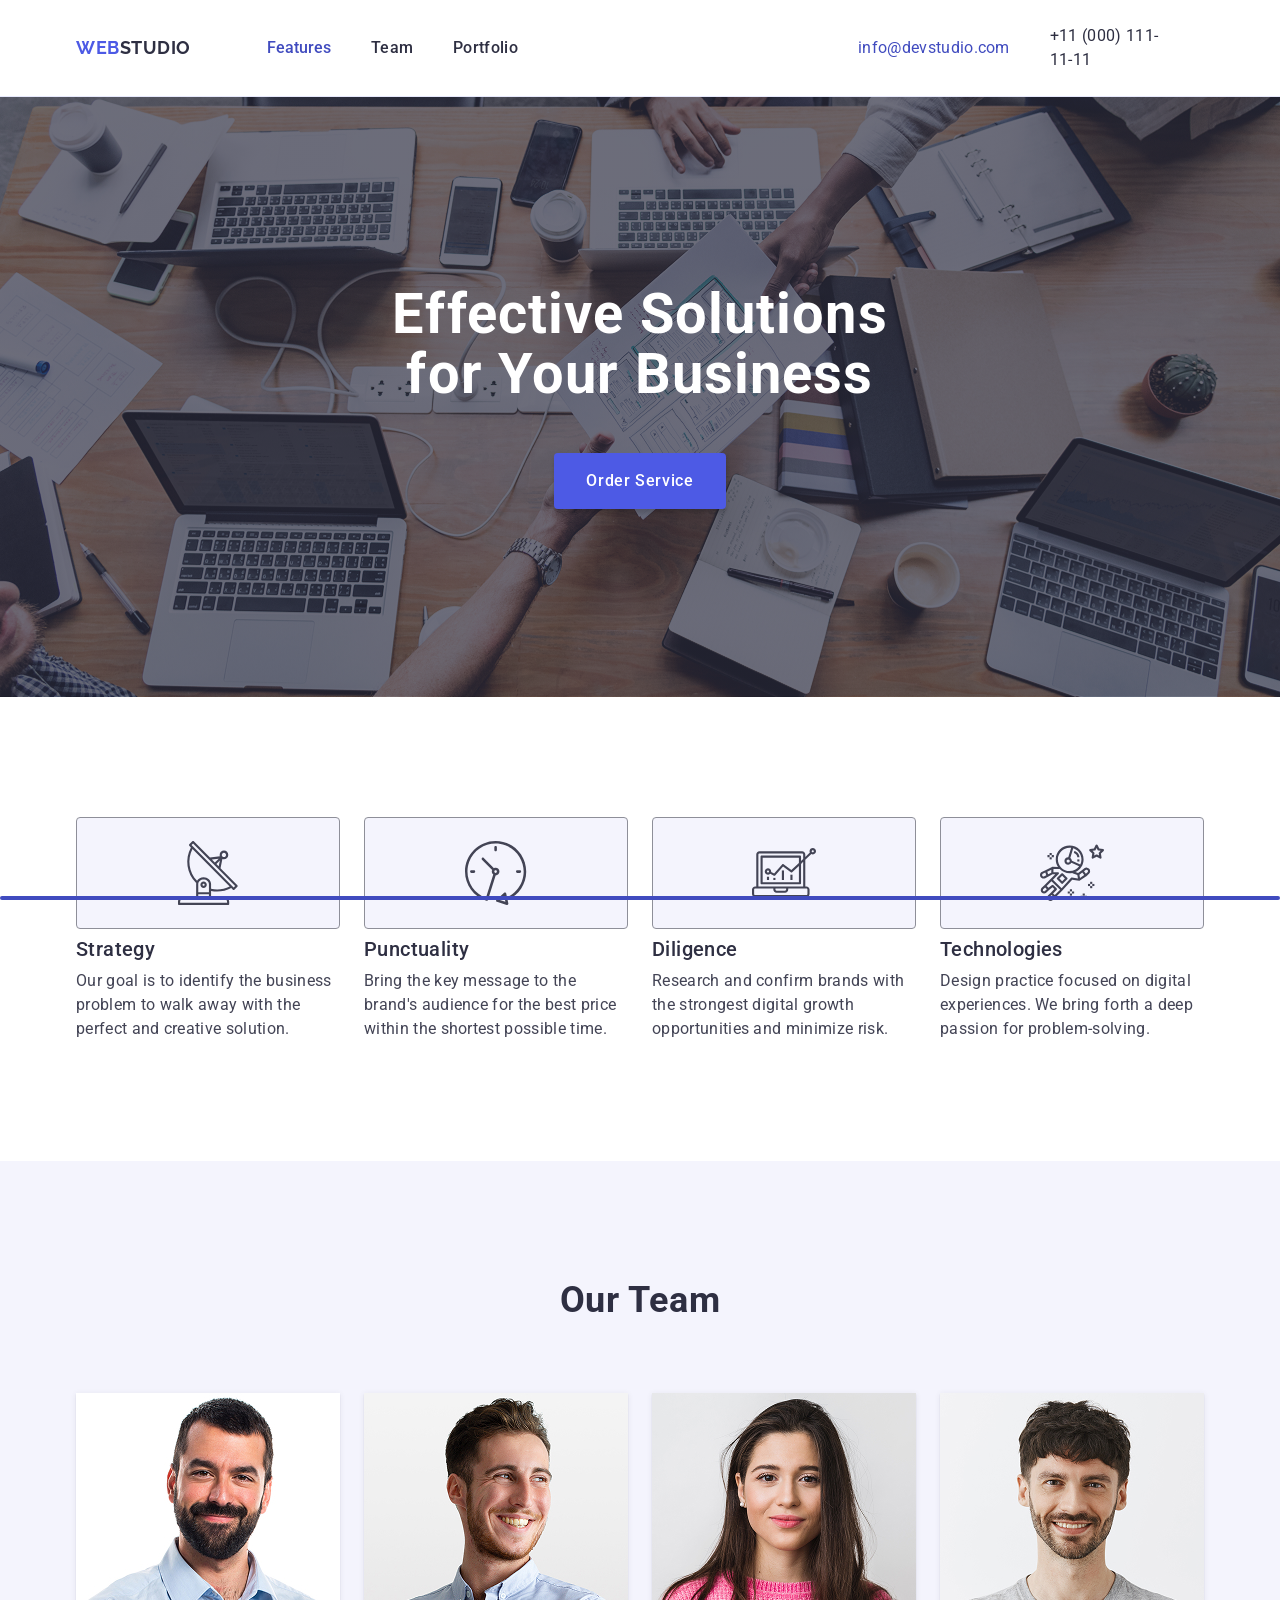
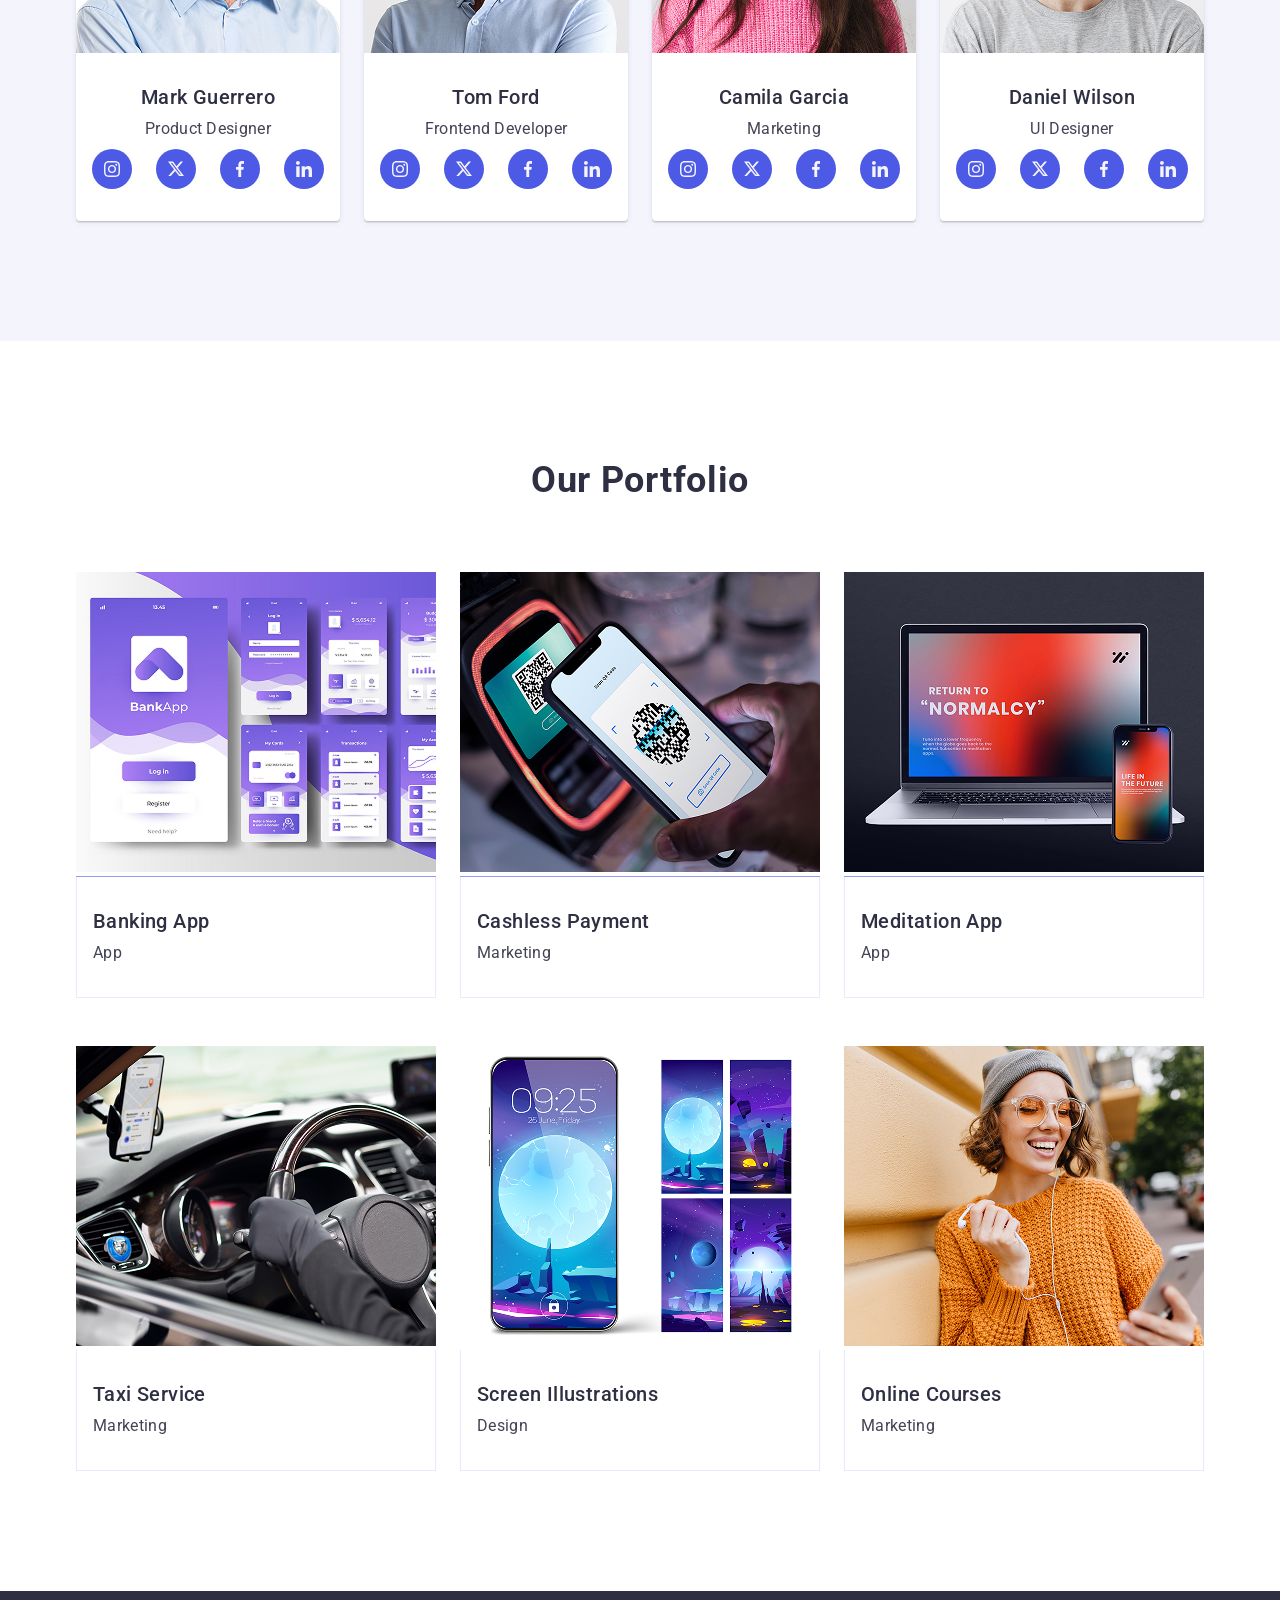
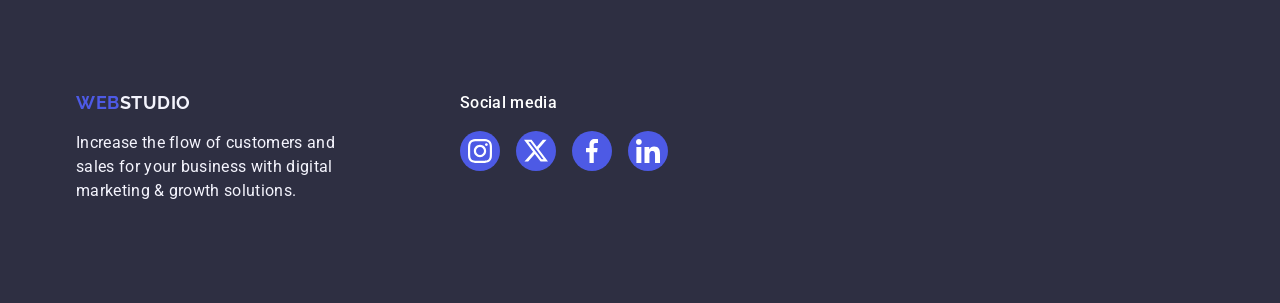
==== commit 167c4e64: "Add files via upload" ====
--- a/index.html
+++ b/index.html
@@ -24,8 +24,8 @@
                 <li class="nav-list"> <a href="#team" class="navig-points">Team</a></li>
                 <li class="nav-list"> <a href="#portfolio" class="navig-points">Portfolio</a></li>
             </ul>
+            </div>
         </nav>
-        </div>
         
         <!-- address -->
          <div class="header-address">
@@ -54,7 +54,7 @@
         <ul class="features-list">
             <li class="features-item">
                 <div class="features-image">
-                <svg class="antena" width="64px" height="64px">
+                <svg class="antena" width="64" height="64">
                     <use href="./images/icons.svg#antena"></use>
                 </svg>
                 </div>
@@ -63,7 +63,7 @@
             </li>
             <li class="features-item">
                 <div class="features-image">
-                <svg class="" width="64px" height="64px">
+                <svg class="" width="64" height="64">
                     <use href="./images/icons.svg#clock"></use>
                 </svg>
                 </div>
@@ -72,7 +72,7 @@
             </li>
             <li class="features-item">
                 <div class="features-image">
-                <svg class="" width="64px" height="64px">
+                <svg class="" width="64" height="64">
                     <use href="./images/icons.svg#diagram"></use>
                 </svg>
                 </div>
@@ -81,7 +81,7 @@
             </li>
             <li class="features-item">
                 <div class="features-image">
-                <svg class="" width="64px" height="64px">
+                <svg class="" width="64" height="64">
                     <use href="./images/icons.svg#cosmonaut"></use>
                 </svg>
                 </div>
@@ -104,32 +104,32 @@
                         <div class="team-soc">
                             <ul class="team-social-list">
                                 <li class="team-soc-list">
-                                    <div class="team-border-icon">
+                                    <a class="team-border-icon" href="#">
                                     <svg class="team-soc-icon" width="40px" height="40px">
                                         <use href="./images/icons.svg#instagram" class="team-inside-icon"></use>
                                     </svg>
-                                    </div>
-                                </li>
-                                <li class="team-soc-list">
-                                    <div class="team-border-icon">
+                                    </a>
+                                </li>
+                                <li class="team-soc-list">
+                                    <a class="team-border-icon" href="#">
                                     <svg class="team-soc-icon" width="40px" height="40px">
                                         <use href="./images/icons.svg#twitter" class="team-inside-icon"></use>
                                     </svg>
-                                    </div>
-                                </li>
-                                <li class="team-soc-list">
-                                    <div class="team-border-icon">
+                                    </a>
+                                </li>
+                                <li class="team-soc-list">
+                                    <a class="team-border-icon" href="#">
                                     <svg class="team-soc-icon" width="40px" height="40px">
                                         <use href="./images/icons.svg#facebook" class="team-inside-icon"></use>
                                     </svg>
-                                    </div>
-                                </li>
-                                <li class="team-soc-list">
-                                    <div class="team-border-icon">
+                                    </a>
+                                </li>
+                                <li class="team-soc-list">
+                                    <a class="team-border-icon" href="#">
                                     <svg class="team-soc-icon" width="40px" height="40px">
                                         <use href="./images/icons.svg#linkedin" class="team-inside-icon"></use>
                                     </svg>
-                                    </div>
+                                    </a>
                                 </li>
                             </ul>
                         </div>
@@ -143,32 +143,32 @@
                         <div class="team-soc">
                             <ul class="team-social-list">
                                 <li class="team-soc-list">
-                                    <div class="team-border-icon">
-                                    <svg class="team-soc-icon" width="40px" height="40px">
+                                    <a class="team-border-icon" href="#">
+                                    <svg class="team-soc-icon" width="16" height="16">
                                         <use href="./images/icons.svg#instagram" class="team-inside-icon"></use>
                                     </svg>
-                                    </div>
-                                </li>
-                                <li class="team-soc-list">
-                                    <div class="team-border-icon">
-                                    <svg class="team-soc-icon" width="40px" height="40px">
+                                    </a>
+                                </li>
+                                <li class="team-soc-list">
+                                    <a class="team-border-icon" href="#">
+                                    <svg class="team-soc-icon" width="16" height="16">
                                         <use href="./images/icons.svg#twitter" class="team-inside-icon"></use>
                                     </svg>
-                                    </div>
-                                </li>
-                                <li class="team-soc-list">
-                                    <div class="team-border-icon">
-                                    <svg class="team-soc-icon" width="40px" height="40px">
+                                </a>
+                                </li>
+                                <li class="team-soc-list">
+                                    <a class="team-border-icon" href="#">
+                                    <svg class="team-soc-icon" width="16" height="16">
                                        <use href="./images/icons.svg#facebook" class="team-inside-icon"></use> 
                                     </svg>
-                                    </div>
-                                </li>
-                                <li class="team-soc-list">
-                                    <div class="team-border-icon">
-                                    <svg class="team-soc-icon" width="40px" height="40px">
+                                </a>
+                                </li>
+                                <li class="team-soc-list">
+                                    <a class="team-border-icon" href="#">
+                                    <svg class="team-soc-icon" width="16" height="16">
                                        <use href="./images/icons.svg#linkedin" class="team-inside-icon"></use> 
                                     </svg>
-                                    </div>
+                                    </a>
                                 </li>
                             </ul>
                         </div>
@@ -181,32 +181,32 @@
                         <div class="team-soc">
                             <ul class="team-social-list">
                                 <li class="team-soc-list">
-                                    <div class="team-border-icon">
-                                    <svg class="team-soc-icon" width="40px" height="40px">
+                                    <a class="team-border-icon" href="#">
+                                    <svg class="team-soc-icon" width="16" height="16">
                                         <use href="./images/icons.svg#instagram" class="team-inside-icon"></use>
                                     </svg>
-                                    </div>
-                                </li>
-                                <li class="team-soc-list">
-                                    <div class="team-border-icon">
-                                    <svg class="team-soc-icon" width="40px" height="40px">
+                                </a>
+                                </li>
+                                <li class="team-soc-list">
+                                    <a class="team-border-icon" href="#">
+                                    <svg class="team-soc-icon" width="16" height="16">
                                         <use href="./images/icons.svg#twitter" class="team-inside-icon"></use>
                                     </svg>
-                                    </div>
-                                </li>
-                                <li class="team-soc-list">
-                                    <div class="team-border-icon">
-                                    <svg class="team-soc-icon" width="40px" height="40px">
+                                </a>
+                                </li>
+                                <li class="team-soc-list">
+                                    <a class="team-border-icon" href="#">
+                                    <svg class="team-soc-icon" width="16" height="16">
                                         <use href="./images/icons.svg#facebook" class="team-inside-icon"></use>
                                     </svg>
-                                    </div>
-                                </li>
-                                <li class="team-soc-list">
-                                    <div class="team-border-icon">
-                                    <svg class="team-soc-icon" width="40px" height="40px">
+                                </a>
+                                </li>
+                                <li class="team-soc-list">
+                                    <a class="team-border-icon" href="#">
+                                    <svg class="team-soc-icon" width="16" height="16">
                                         <use href="./images/icons.svg#linkedin" class="team-inside-icon"></use>
                                     </svg>
-                                    </div>
+                                </a>
                                 </li>
                             </ul>
                         </div>
@@ -219,32 +219,32 @@
                         <div class="team-soc">
                             <ul class="team-social-list">
                                 <li class="team-soc-list">
-                                    <div class="team-border-icon">
-                                    <svg class="team-soc-icon" width="40px" height="40px">
+                                    <a class="team-border-icon" href="#">
+                                    <svg class="team-soc-icon" width="16" height="16">
                                         <use href="./images/icons.svg#instagram" class="team-inside-icon"></use>
                                     </svg>
-                                    </div>
-                                </li>
-                                <li class="team-soc-list">
-                                    <div class="team-border-icon">
-                                    <svg class="team-soc-icon" width="40px" height="40px">
+                                </a>
+                                </li>
+                                <li class="team-soc-list">
+                                    <a class="team-border-icon" href="#">
+                                    <svg class="team-soc-icon" width="16" height="16">
                                         <use href="./images/icons.svg#twitter" class="team-inside-icon"></use>
                                     </svg>
-                                    </div>
-                                </li>
-                                <li class="team-soc-list">
-                                    <div class="team-border-icon">
-                                    <svg class="team-soc-icon" width="40px" height="40px">
+                                </a>
+                                </li>
+                                <li class="team-soc-list">
+                                    <a class="team-border-icon" href="#">
+                                    <svg class="team-soc-icon" width="16" height="16">
                                        <use href="./images/icons.svg#facebook" class="team-inside-icon"></use> 
                                     </svg>
-                                    </div>
-                                </li>
-                                <li class="team-soc-list">
-                                    <div class="team-border-icon">
-                                    <svg class="team-soc-icon" width="40px" height="40px">
+                                </a>
+                                </li>
+                                <li class="team-soc-list">
+                                    <a class="team-border-icon" href="#">
+                                    <svg class="team-soc-icon" width="16" height="16">
                                        <use href="./images/icons.svg#linkedin" class="team-inside-icon"></use> 
                                     </svg>
-                                    </div>
+                                </a>
                                 </li>
                             </ul>
                         </div>
@@ -342,27 +342,36 @@
             </div>
             <div class="footer-socials">
                 <h3 class="footersoc-title">Social media</h3>
-            <div class="footer-soc">
-                <div class="footer-window">
-                <svg class="footer-icons" width="24px" height="24px">
+            <ul class="footer-soc">
+                <li class="footer-wind">
+                <a class="footer-window" href="#">
+                <svg class="footer-icons" width="24" height="24">
                     <use href="./images/icons.svg#instagram"></use>
                 </svg>
-                </div>
-                <div class="footer-window">
-                <svg class="footer-icons-tw" width="24px" height="24px">
+                </a>
+                </li>
+                <li class="footer-wind">
+                <a class="footer-window" href="#">
+                <svg class="footer-icons-tw" width="24" height="24">
                     <use href="./images/icons.svg#twitter"></use>
                 </svg>
-                </div>
-                <div class="footer-window">
-                <svg class="footer-icons-fb" width="24px" height="24px">
+                </a>
+                </li>
+                <li class="footer-wind">
+                <a class="footer-window" href="#">
+                <svg class="footer-icons-fb" width="24" height="24">
                     <use href="./images/icons.svg#facebook"></use>
                 </svg>
-                </div>
-                <div class="footer-window">
-                <svg class="footer-icons" width="24px" height="24px">
+                </a>
+                </li>
+                <li class="footer-wind">
+                <a class="footer-window" href="#">
+                <svg class="footer-icons" width="24" height="24">
                     <use href="./images/icons.svg#linkedin"></use>
                 </svg>
-                </div>
+                </a>
+                </li>
+                </ul>
             </div>
             </div>
         </div>
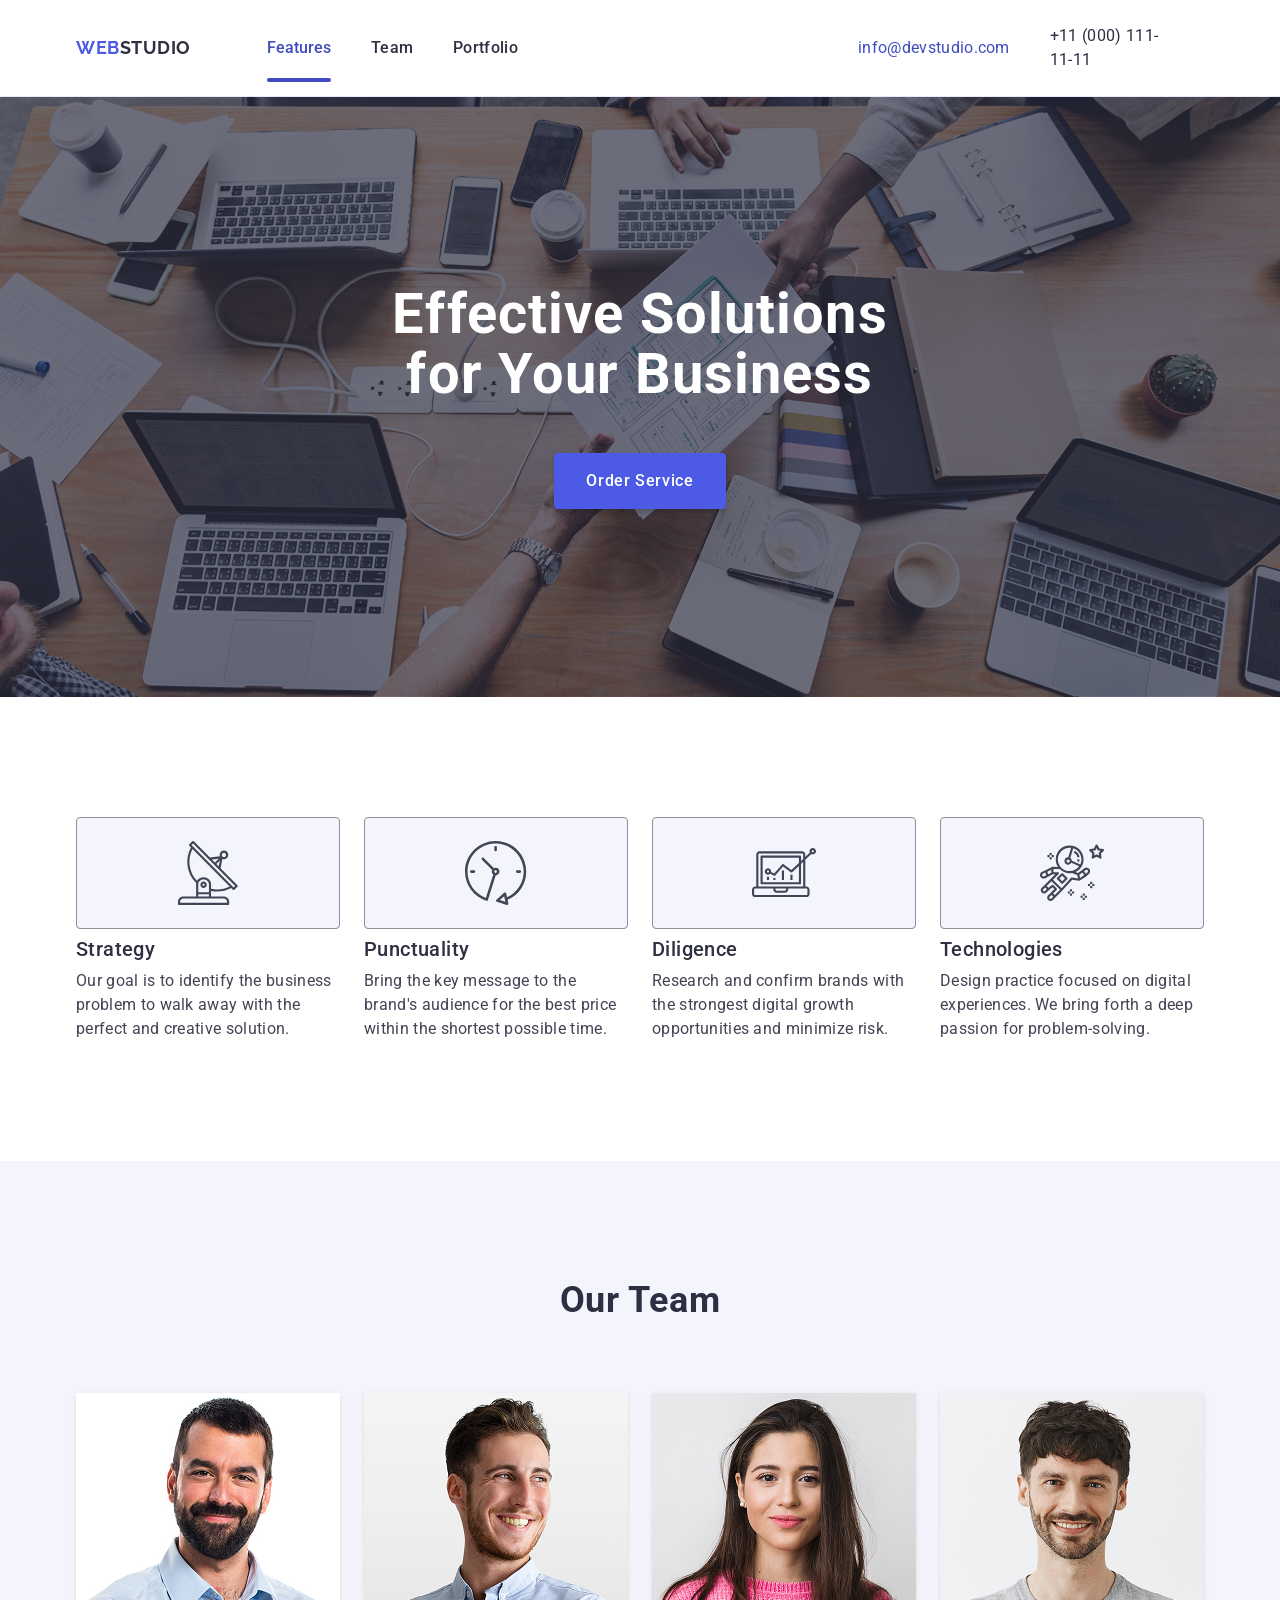
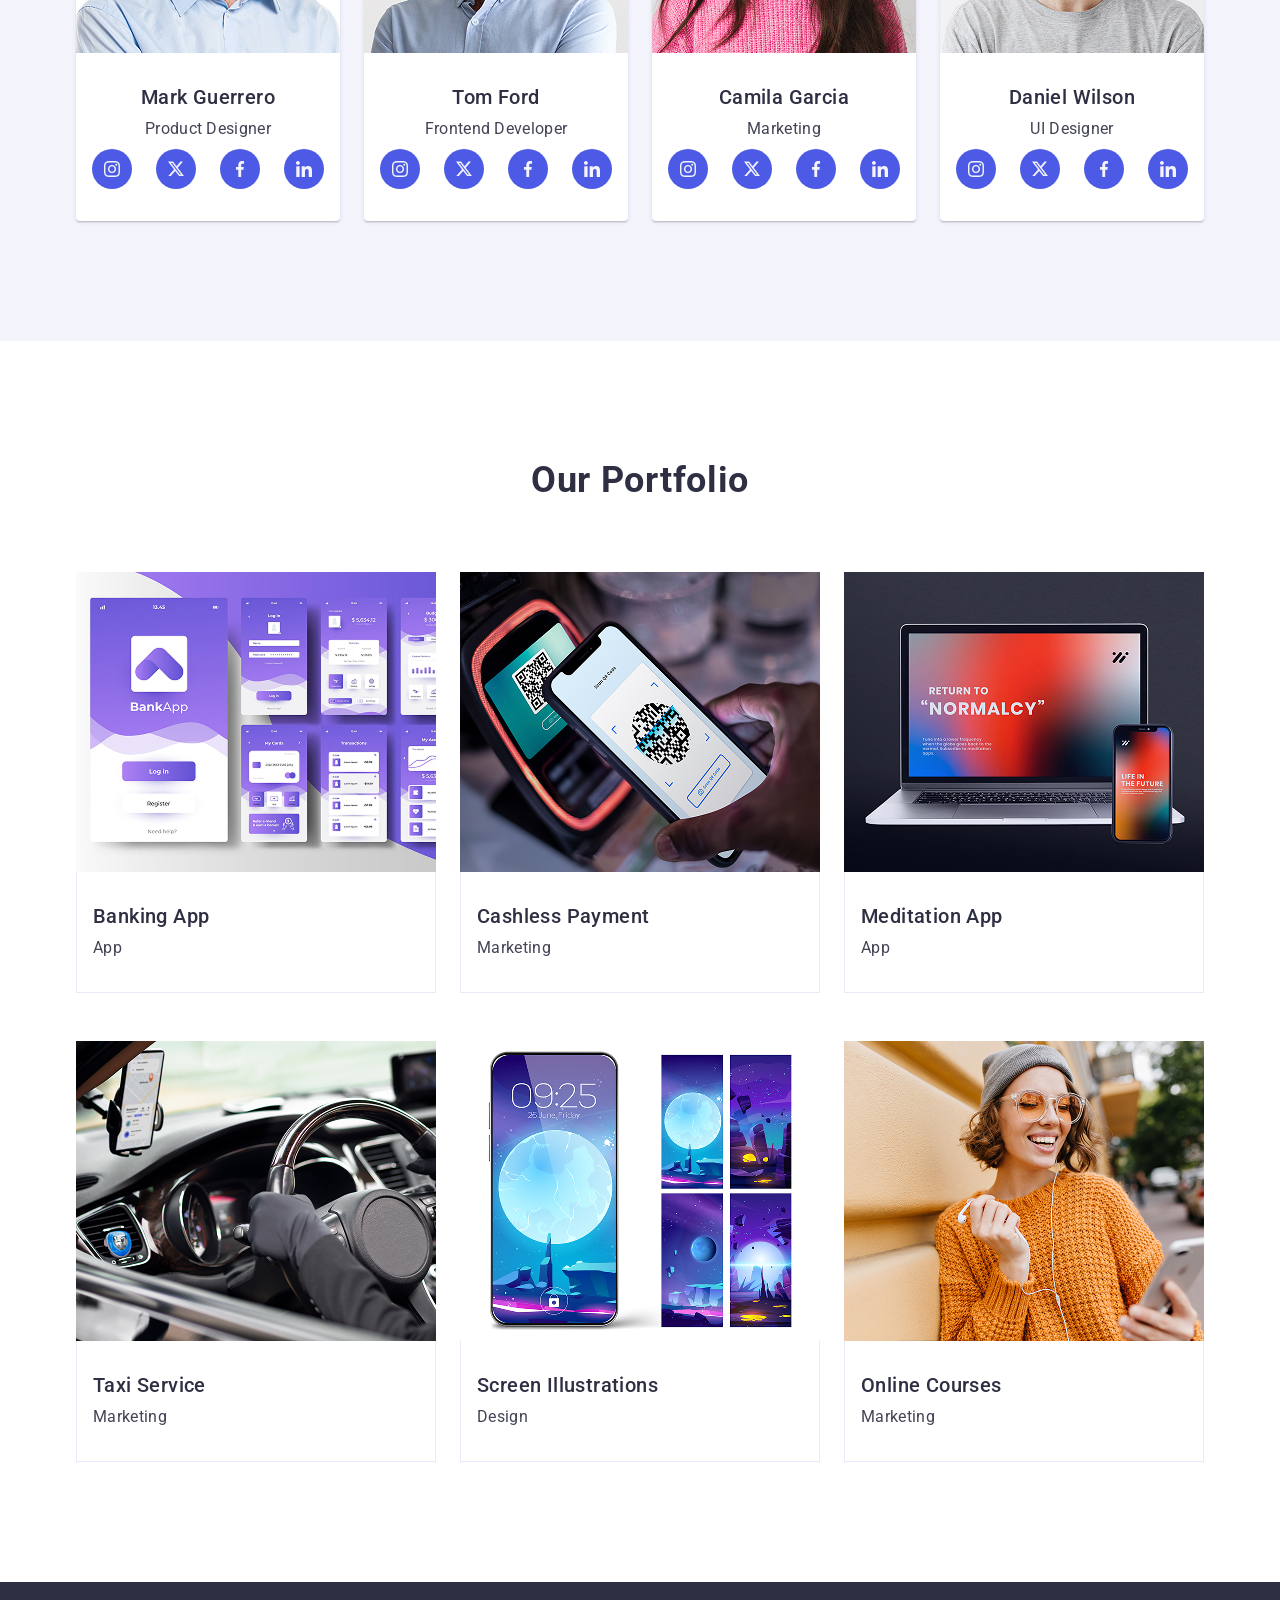
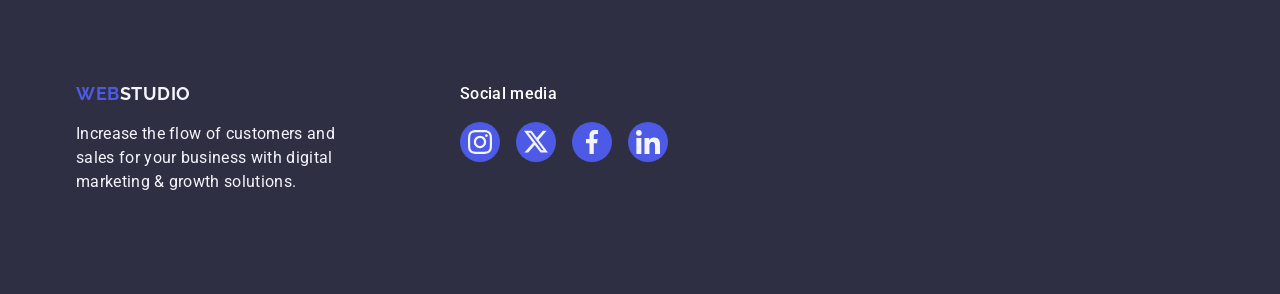
==== commit 7555a67e: "Add files via upload" ====
--- a/index.html
+++ b/index.html
@@ -105,28 +105,28 @@
                             <ul class="team-social-list">
                                 <li class="team-soc-list">
                                     <a class="team-border-icon" href="#">
-                                    <svg class="team-soc-icon" width="40px" height="40px">
+                                    <svg class="team-soc-icon" width="16" height="16">
                                         <use href="./images/icons.svg#instagram" class="team-inside-icon"></use>
                                     </svg>
                                     </a>
                                 </li>
                                 <li class="team-soc-list">
                                     <a class="team-border-icon" href="#">
-                                    <svg class="team-soc-icon" width="40px" height="40px">
+                                    <svg class="team-soc-icon" width="16" height="16">
                                         <use href="./images/icons.svg#twitter" class="team-inside-icon"></use>
                                     </svg>
                                     </a>
                                 </li>
                                 <li class="team-soc-list">
                                     <a class="team-border-icon" href="#">
-                                    <svg class="team-soc-icon" width="40px" height="40px">
+                                    <svg class="team-soc-icon" width="16" height="16">
                                         <use href="./images/icons.svg#facebook" class="team-inside-icon"></use>
                                     </svg>
                                     </a>
                                 </li>
                                 <li class="team-soc-list">
                                     <a class="team-border-icon" href="#">
-                                    <svg class="team-soc-icon" width="40px" height="40px">
+                                    <svg class="team-soc-icon" width="16" height="16">
                                         <use href="./images/icons.svg#linkedin" class="team-inside-icon"></use>
                                     </svg>
                                     </a>
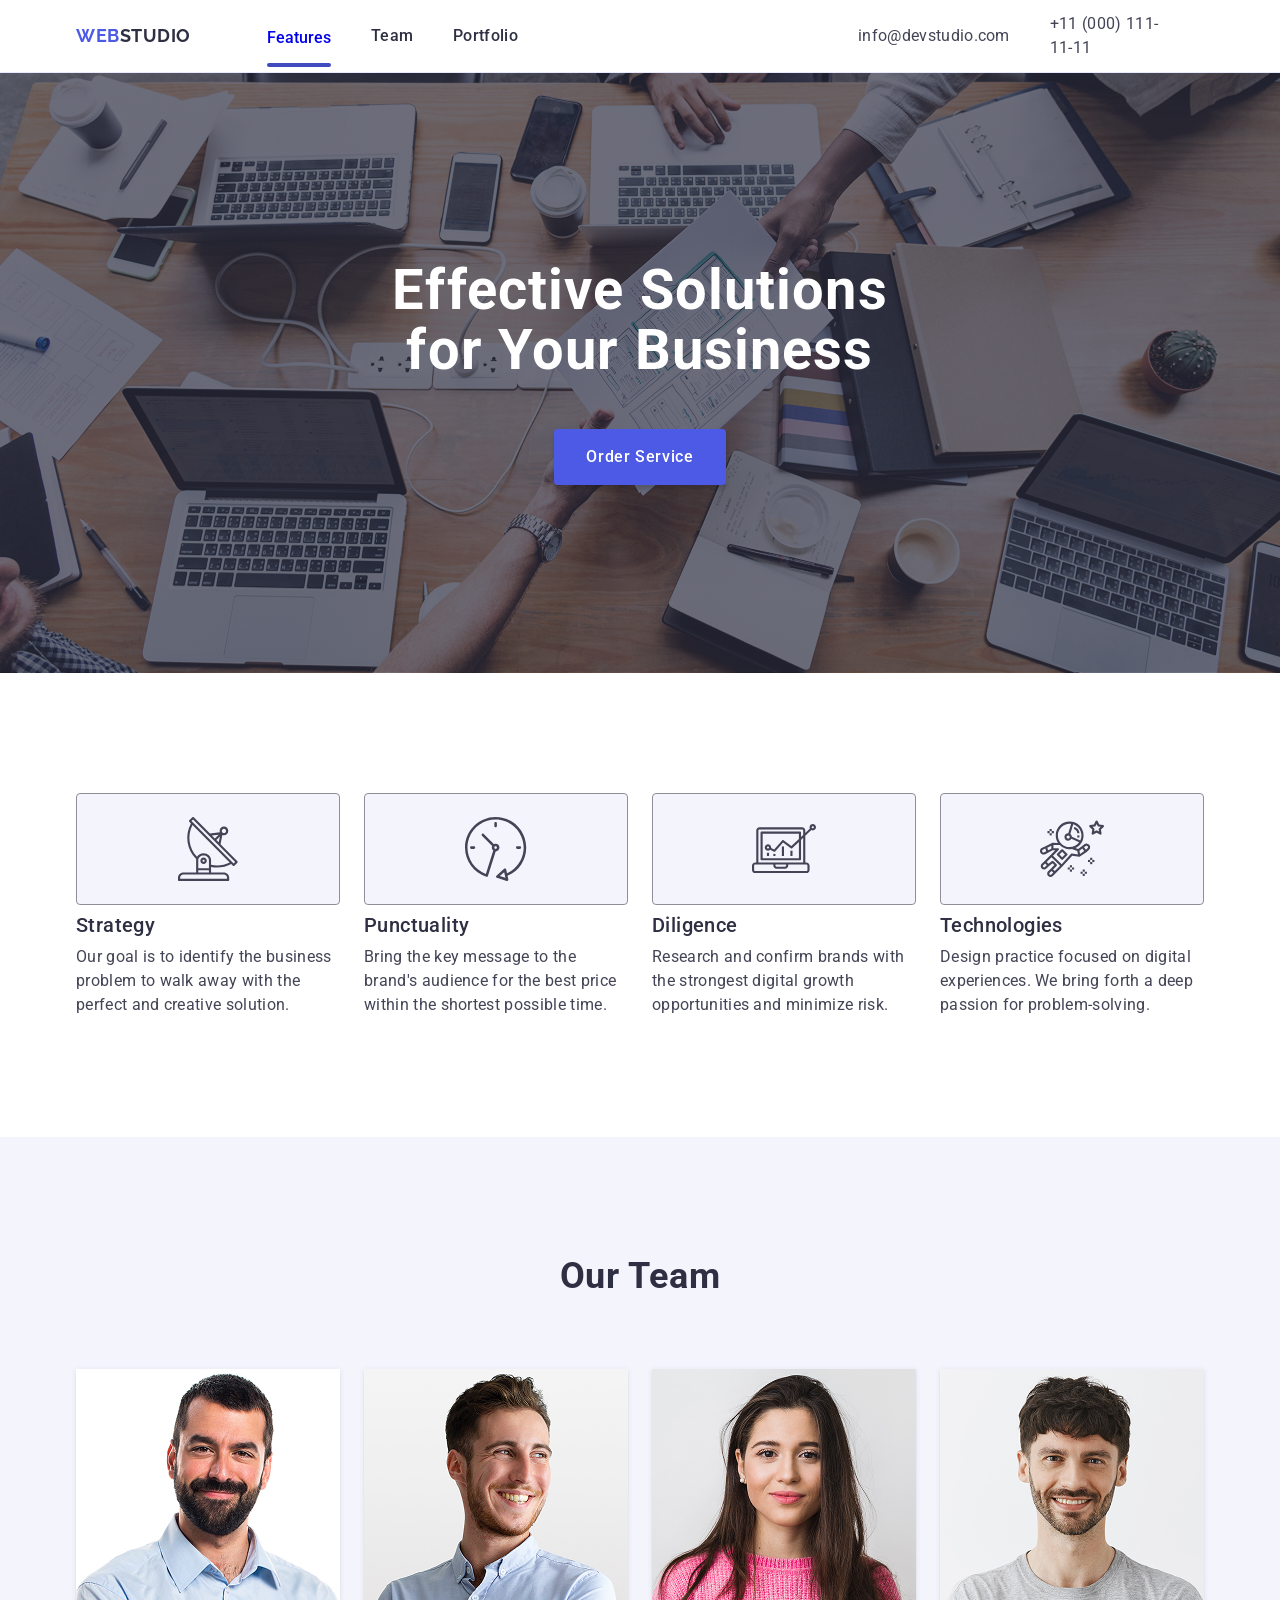
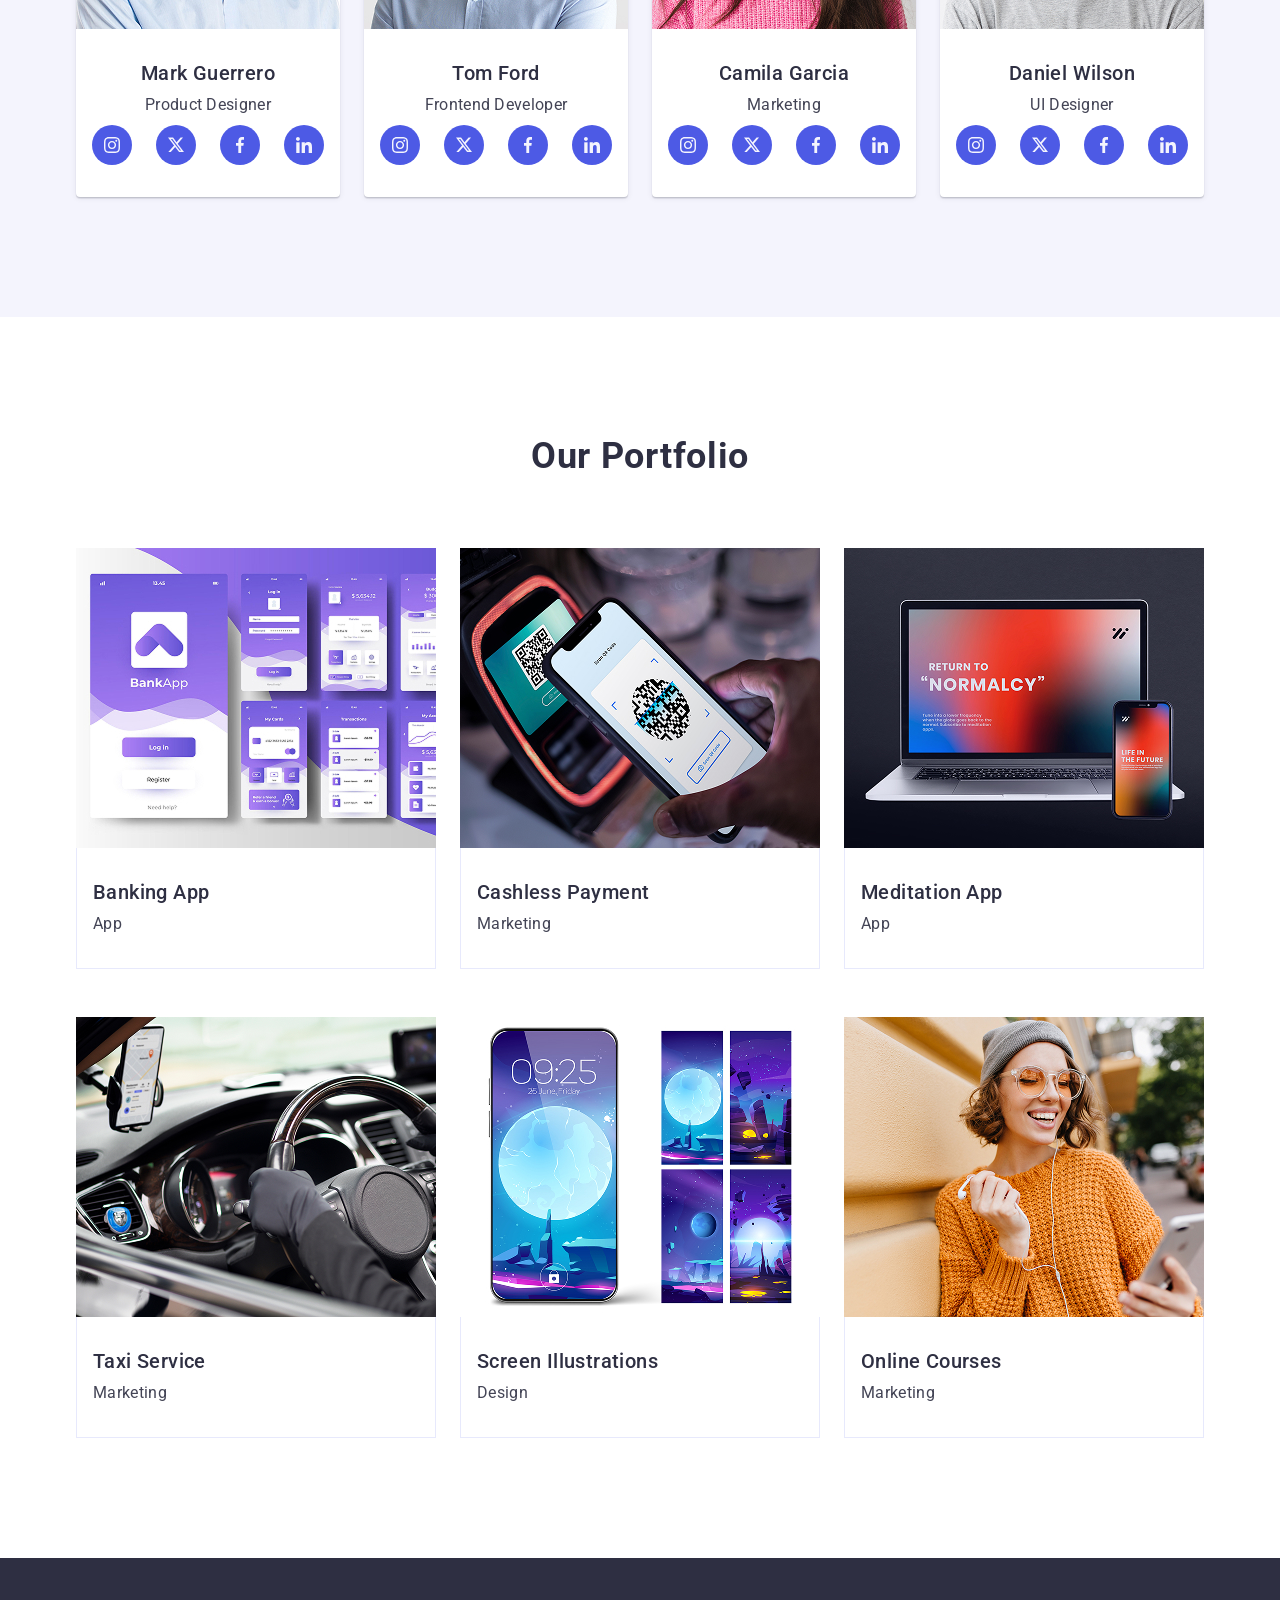
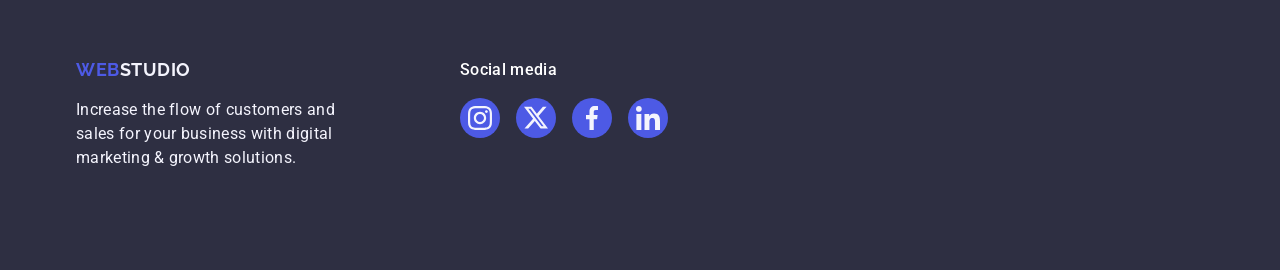
==== commit b27f7f77: "Add files via upload" ====
--- a/index.html
+++ b/index.html
@@ -20,7 +20,7 @@
         <nav class="navigation">
             <div class="header-navigation">
             <ul class="navig">
-                <li class="nav-list-current"> <a href="#features" class="navig-points">Features</a></li>
+                <li class="nav-list-current"> <a href="#features" class="navig-points-current">Features</a></li>
                 <li class="nav-list"> <a href="#team" class="navig-points">Team</a></li>
                 <li class="nav-list"> <a href="#portfolio" class="navig-points">Portfolio</a></li>
             </ul>
@@ -374,7 +374,6 @@
                 </ul>
             </div>
             </div>
-        </div>
         </footer>
 </body>
      
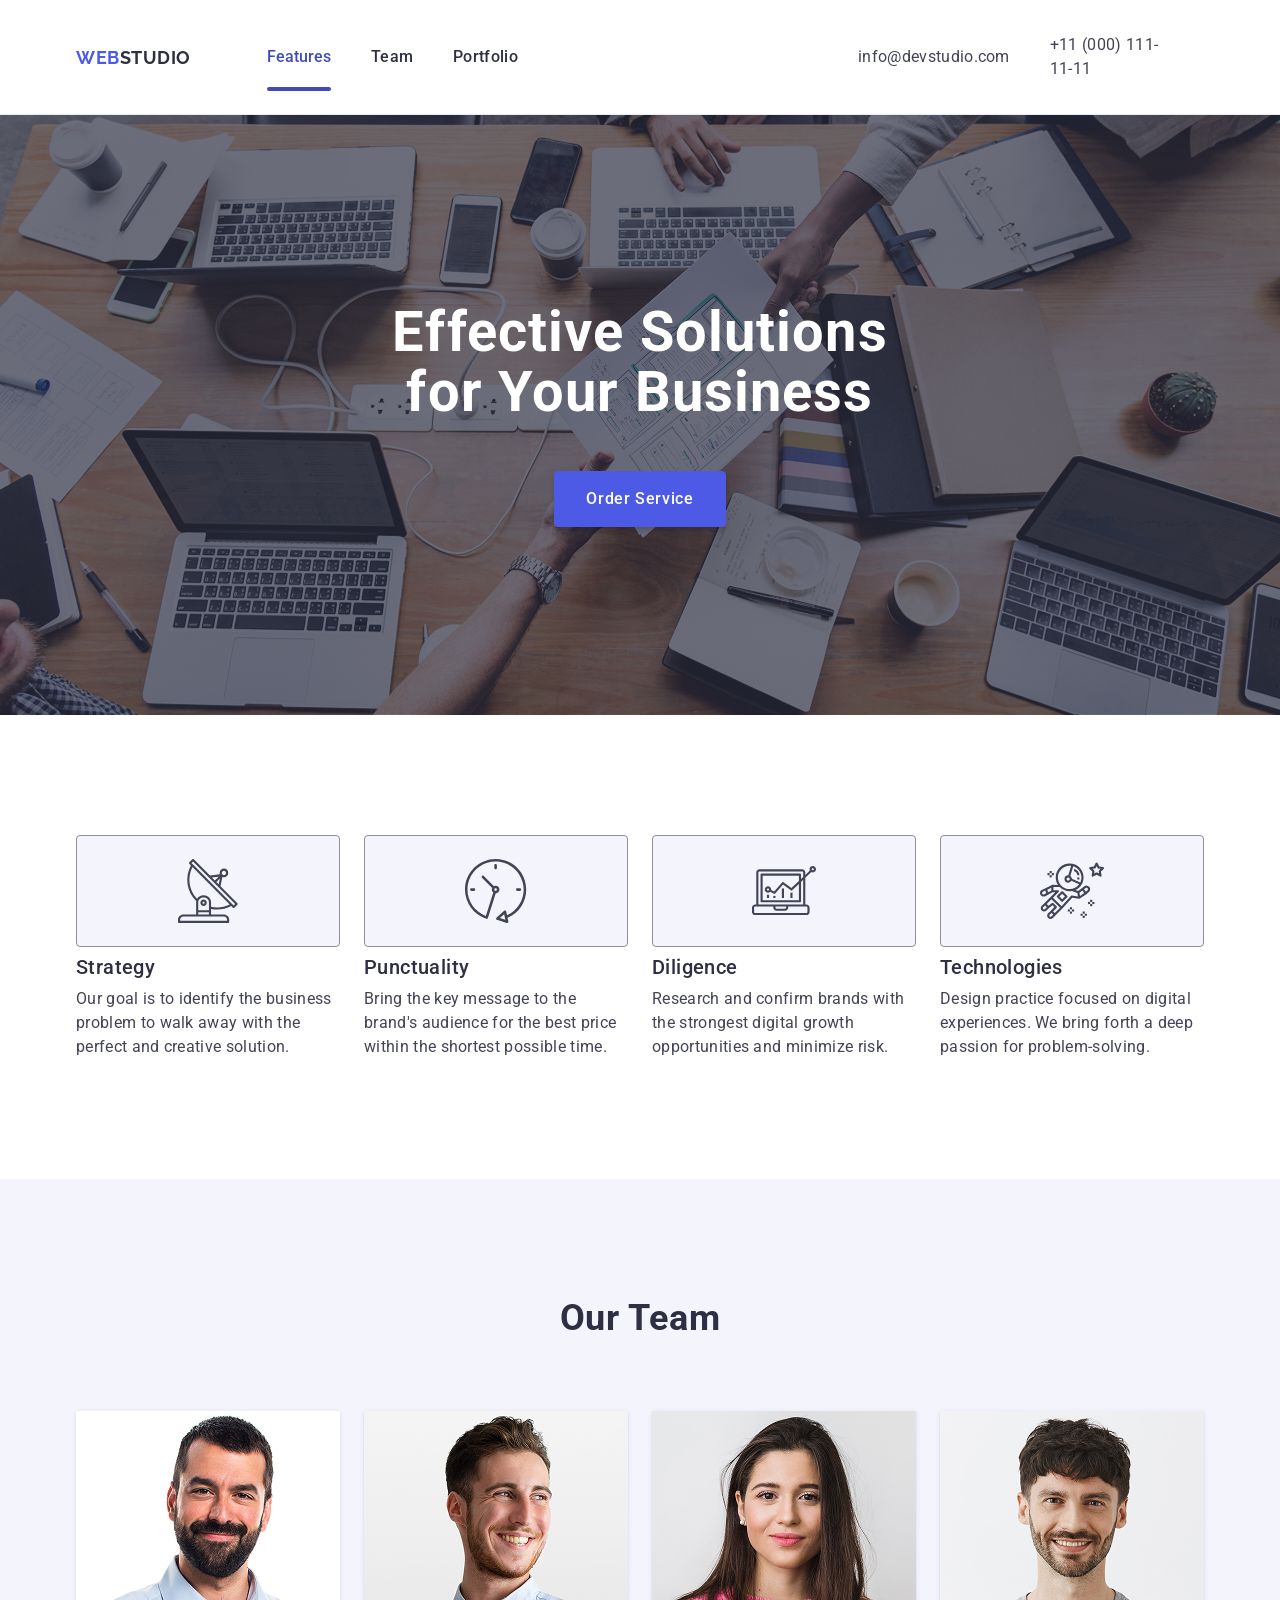
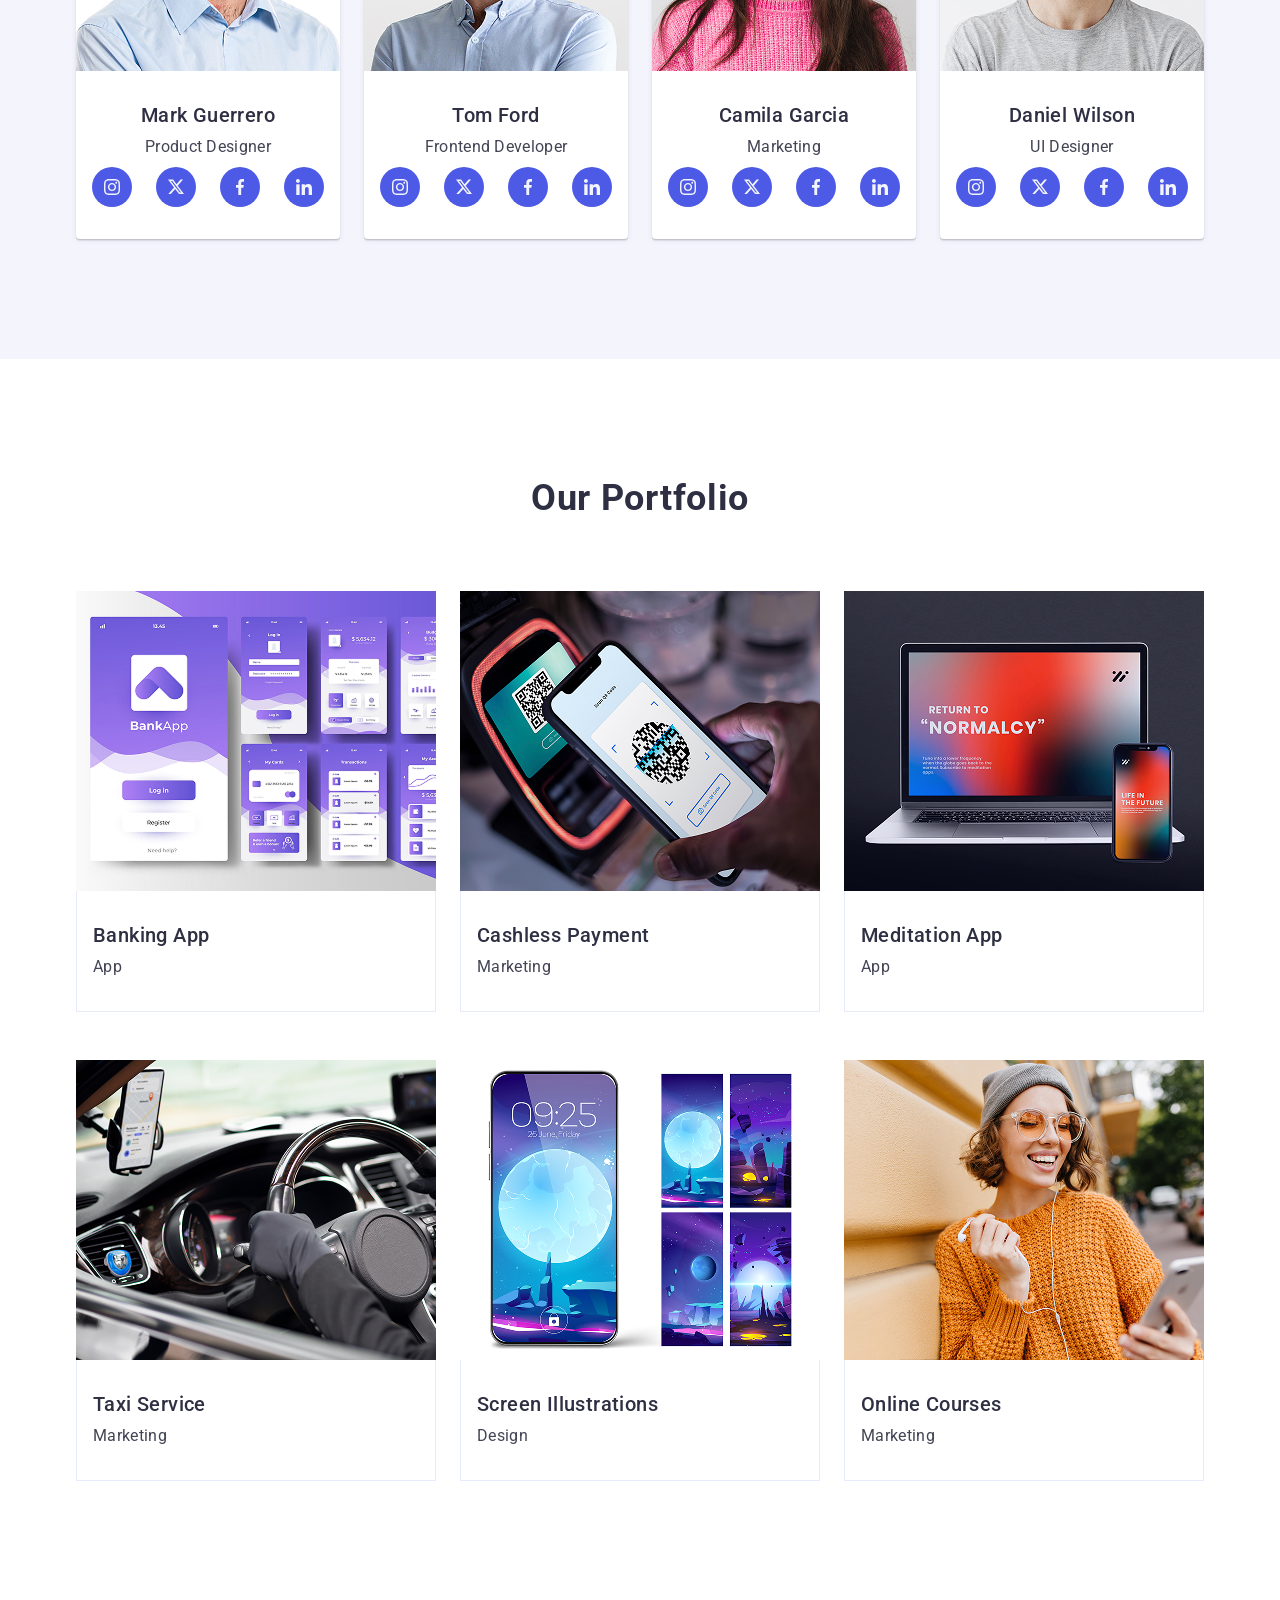
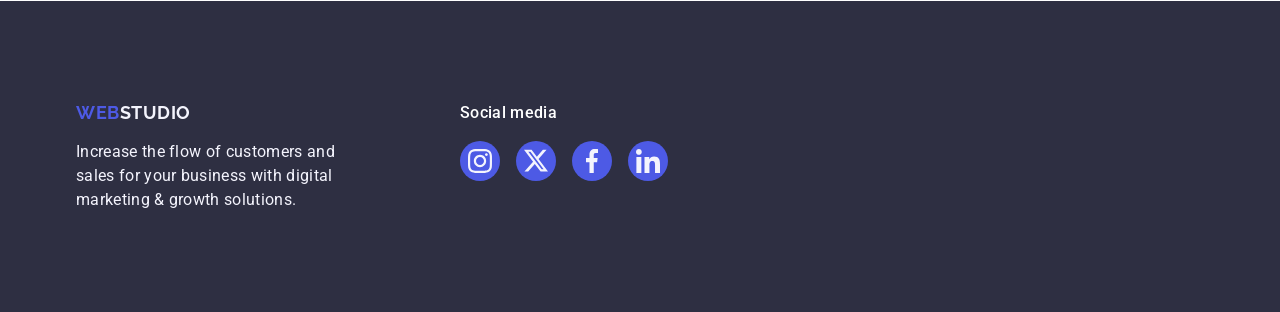
==== commit 246af247: "Add files via upload" ====
--- a/index.html
+++ b/index.html
@@ -20,7 +20,7 @@
         <nav class="navigation">
             <div class="header-navigation">
             <ul class="navig">
-                <li class="nav-list-current"> <a href="#features" class="navig-points-current">Features</a></li>
+                <li class="nav-list-current"> <a href="#features" class="navig-points navig-points-current">Features</a></li>
                 <li class="nav-list"> <a href="#team" class="navig-points">Team</a></li>
                 <li class="nav-list"> <a href="#portfolio" class="navig-points">Portfolio</a></li>
             </ul>
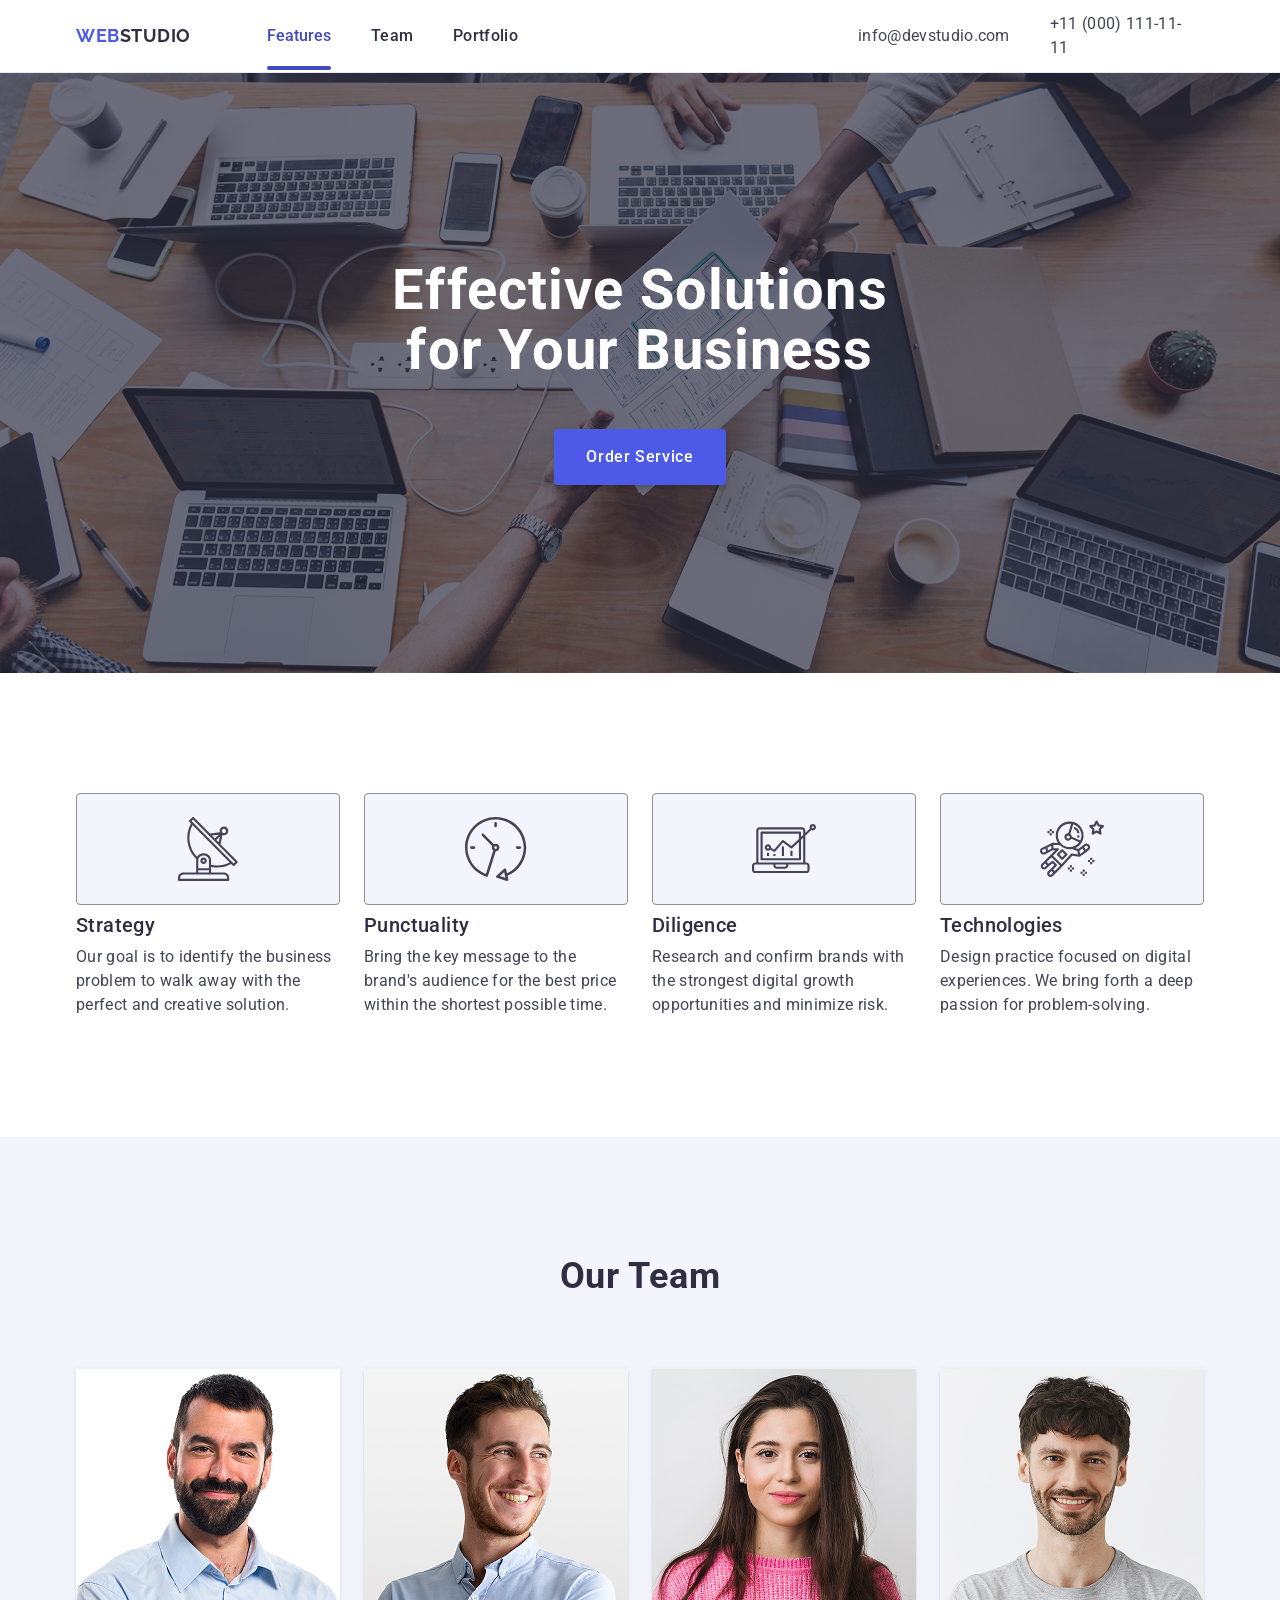
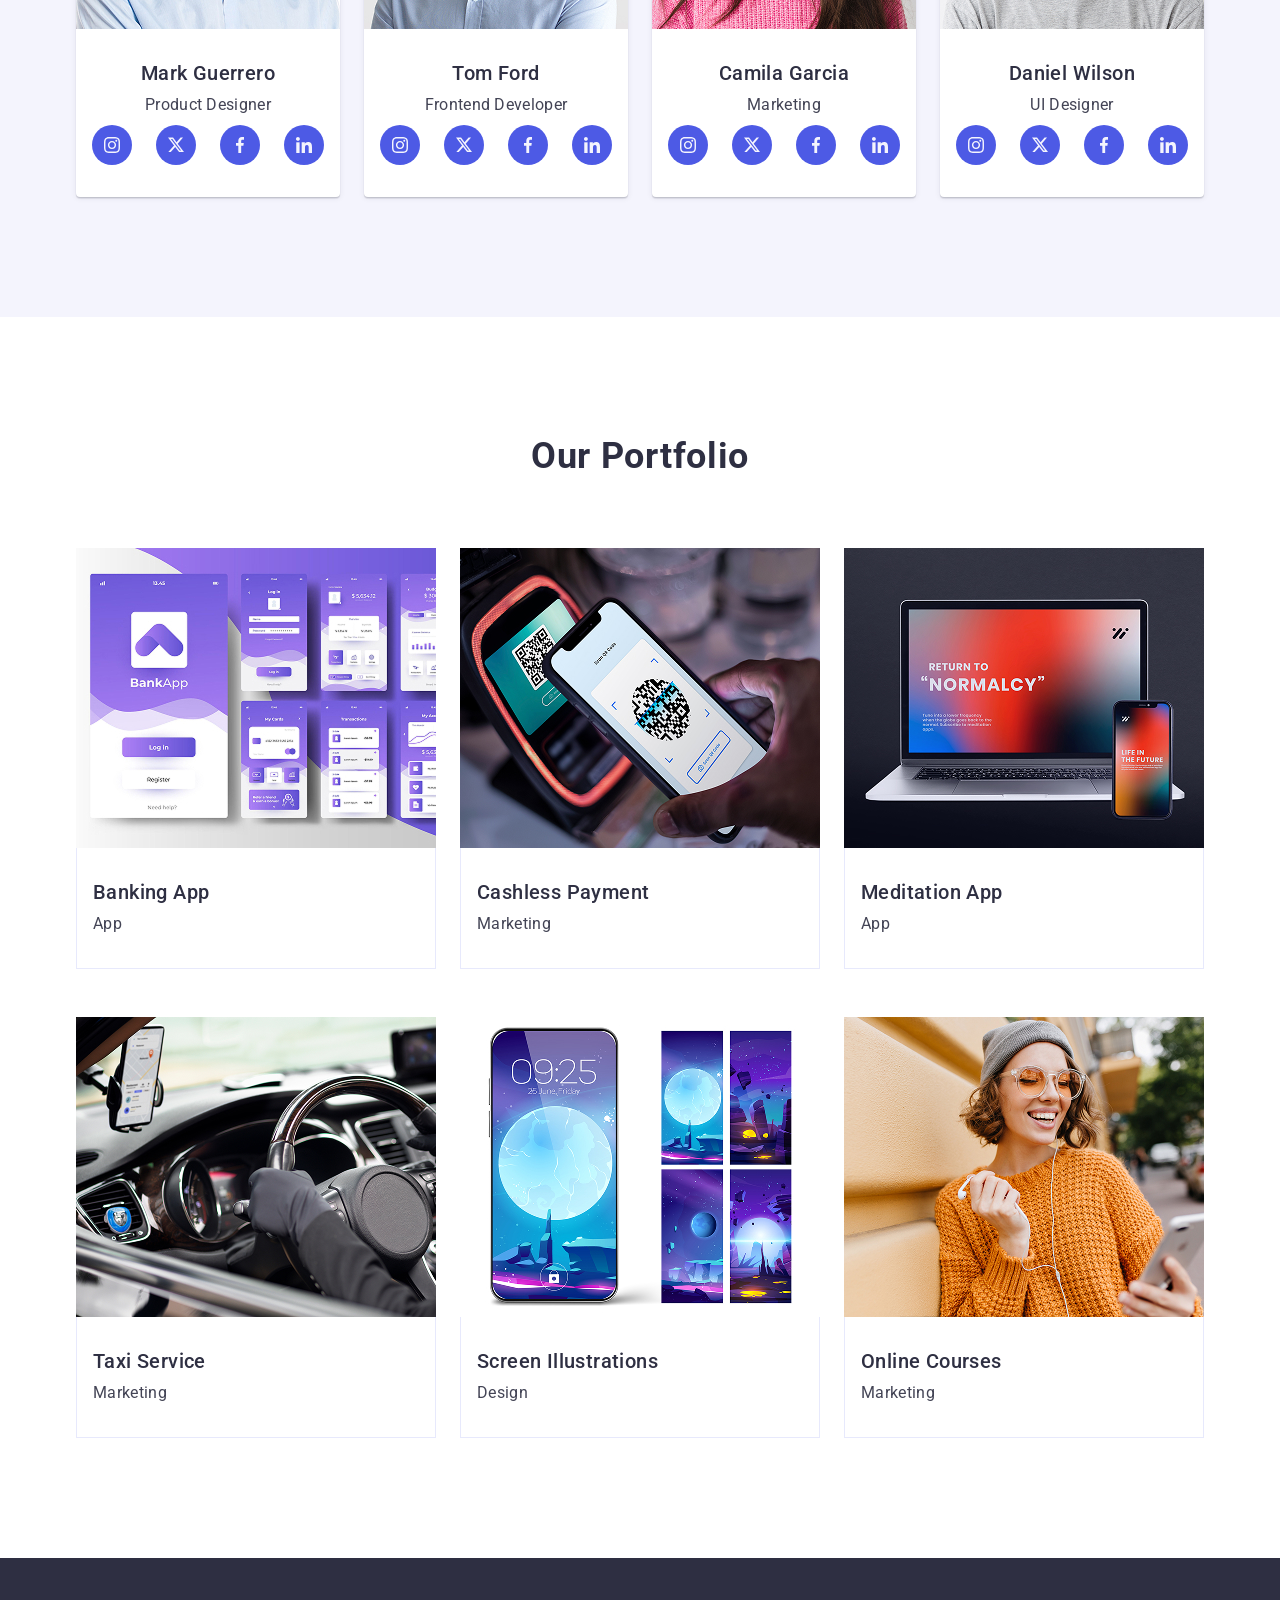
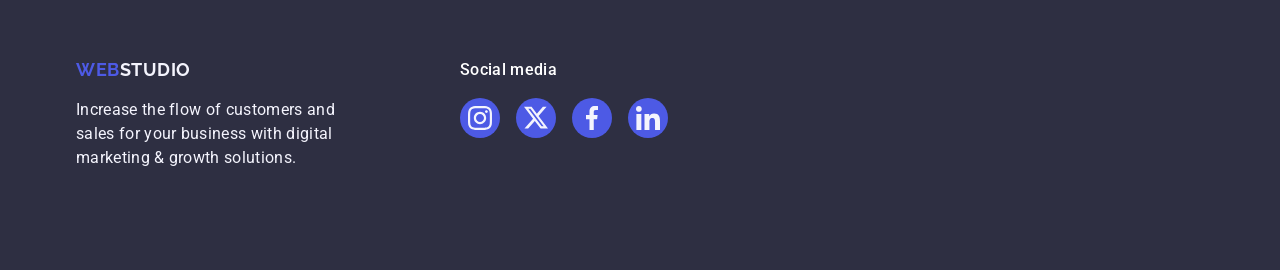
==== commit 1f63958a: "Add files via upload" ====
--- a/index.html
+++ b/index.html
@@ -18,13 +18,11 @@
         <!-- navigation -->
 
         <nav class="navigation">
-            <div class="header-navigation">
             <ul class="navig">
                 <li class="nav-list-current"> <a href="#features" class="navig-points navig-points-current">Features</a></li>
                 <li class="nav-list"> <a href="#team" class="navig-points">Team</a></li>
                 <li class="nav-list"> <a href="#portfolio" class="navig-points">Portfolio</a></li>
             </ul>
-            </div>
         </nav>
         
         <!-- address -->
